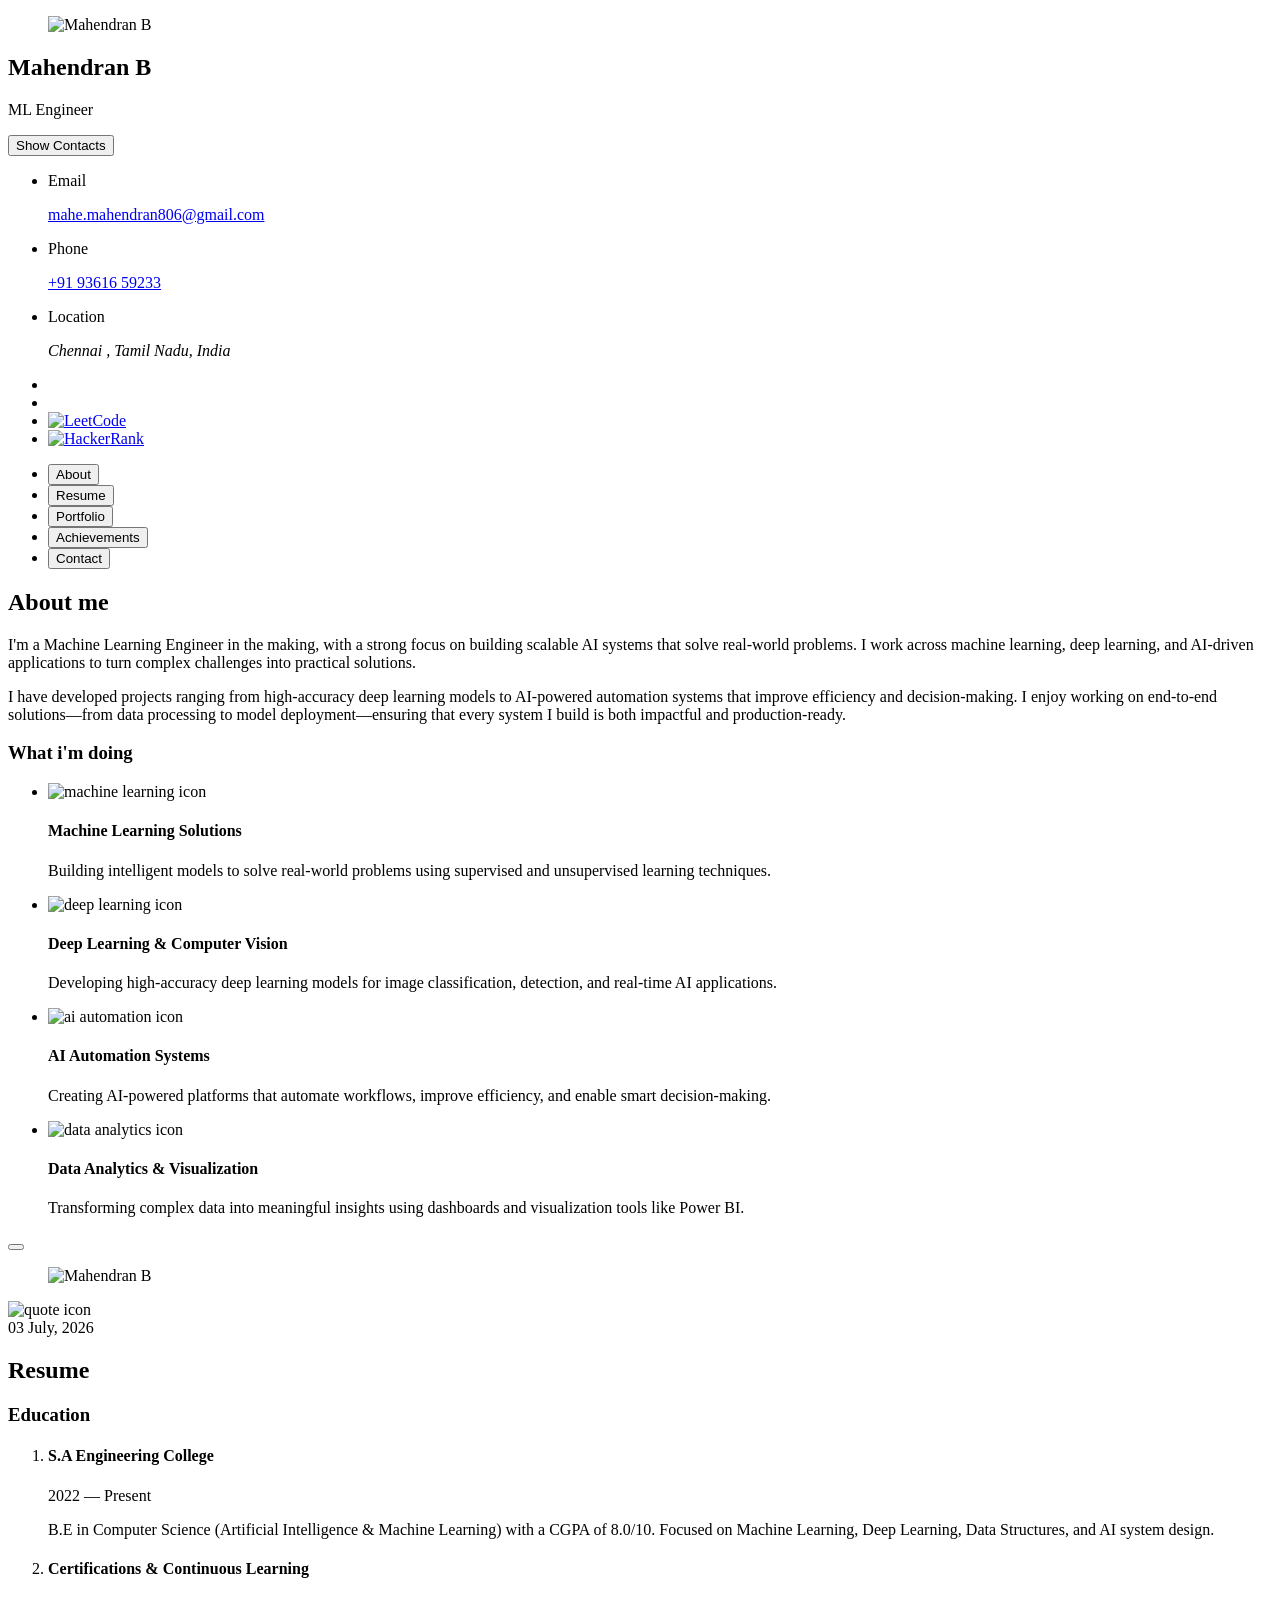
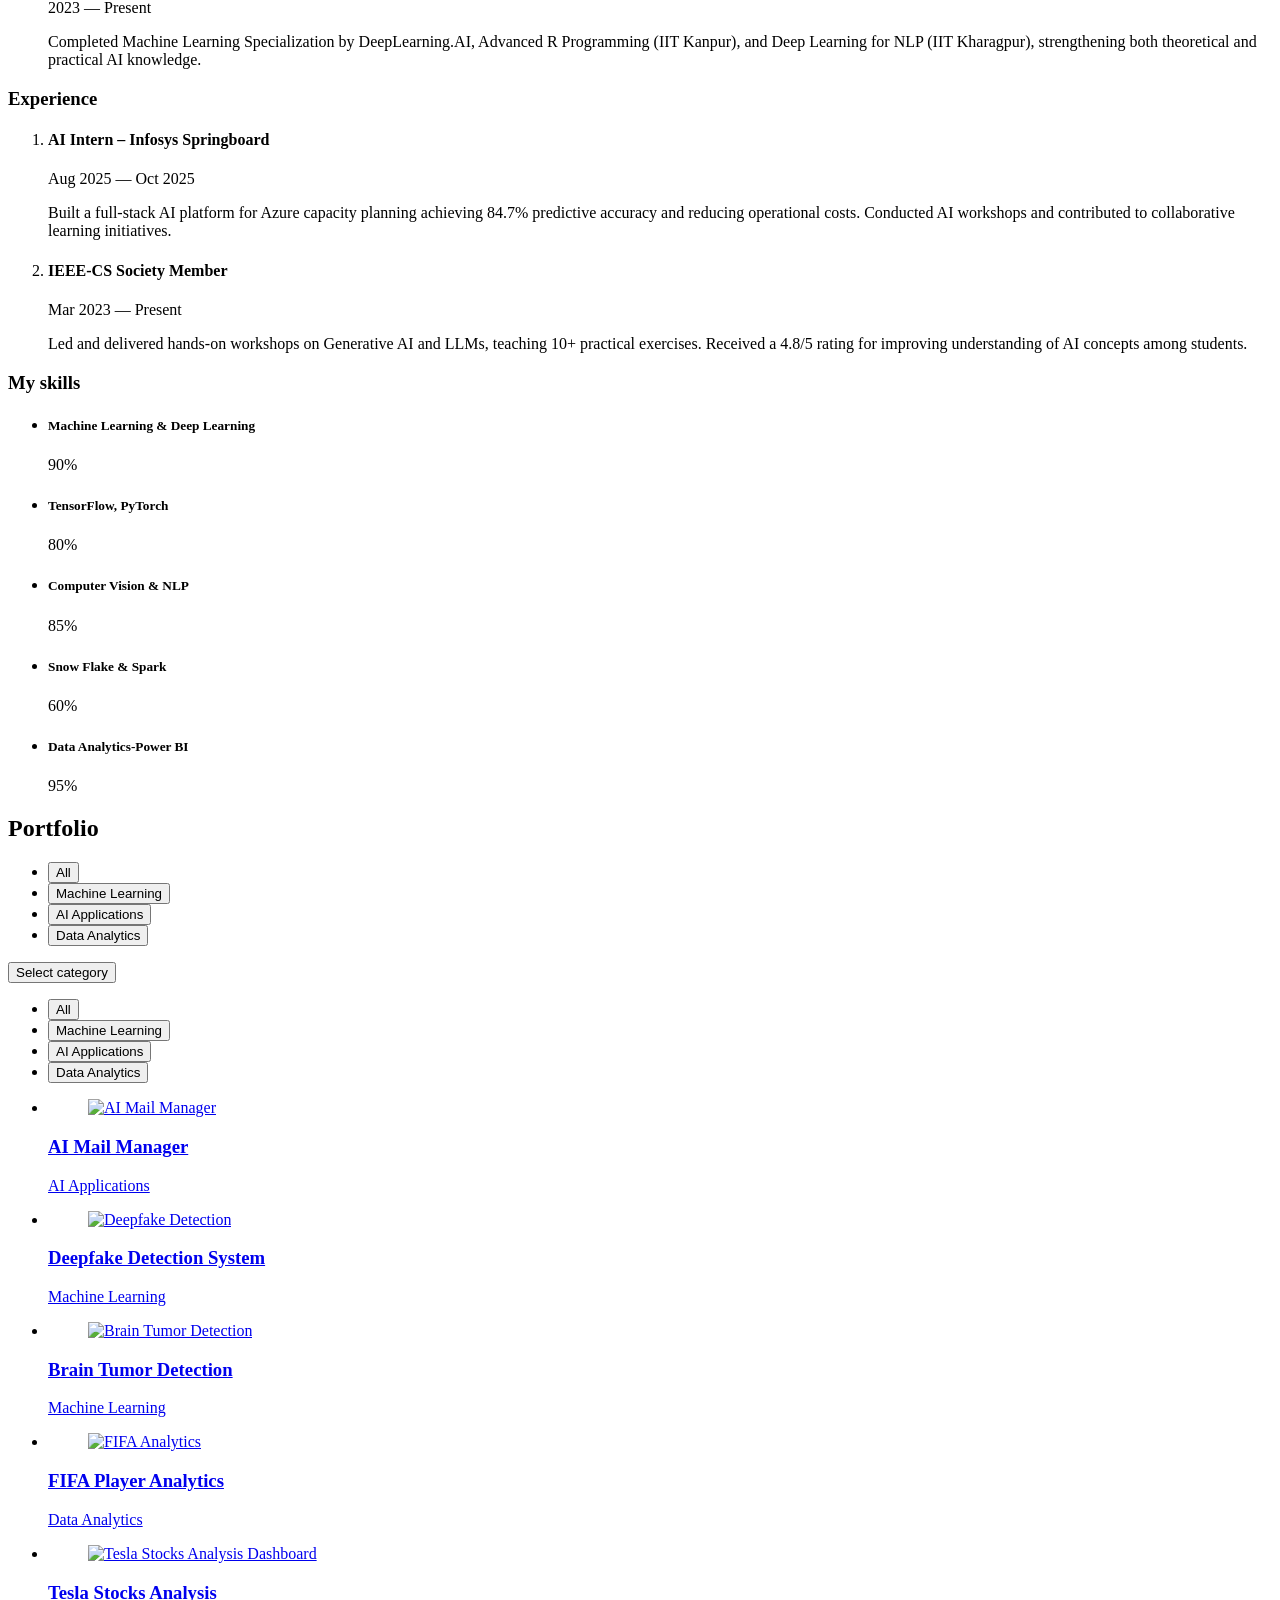
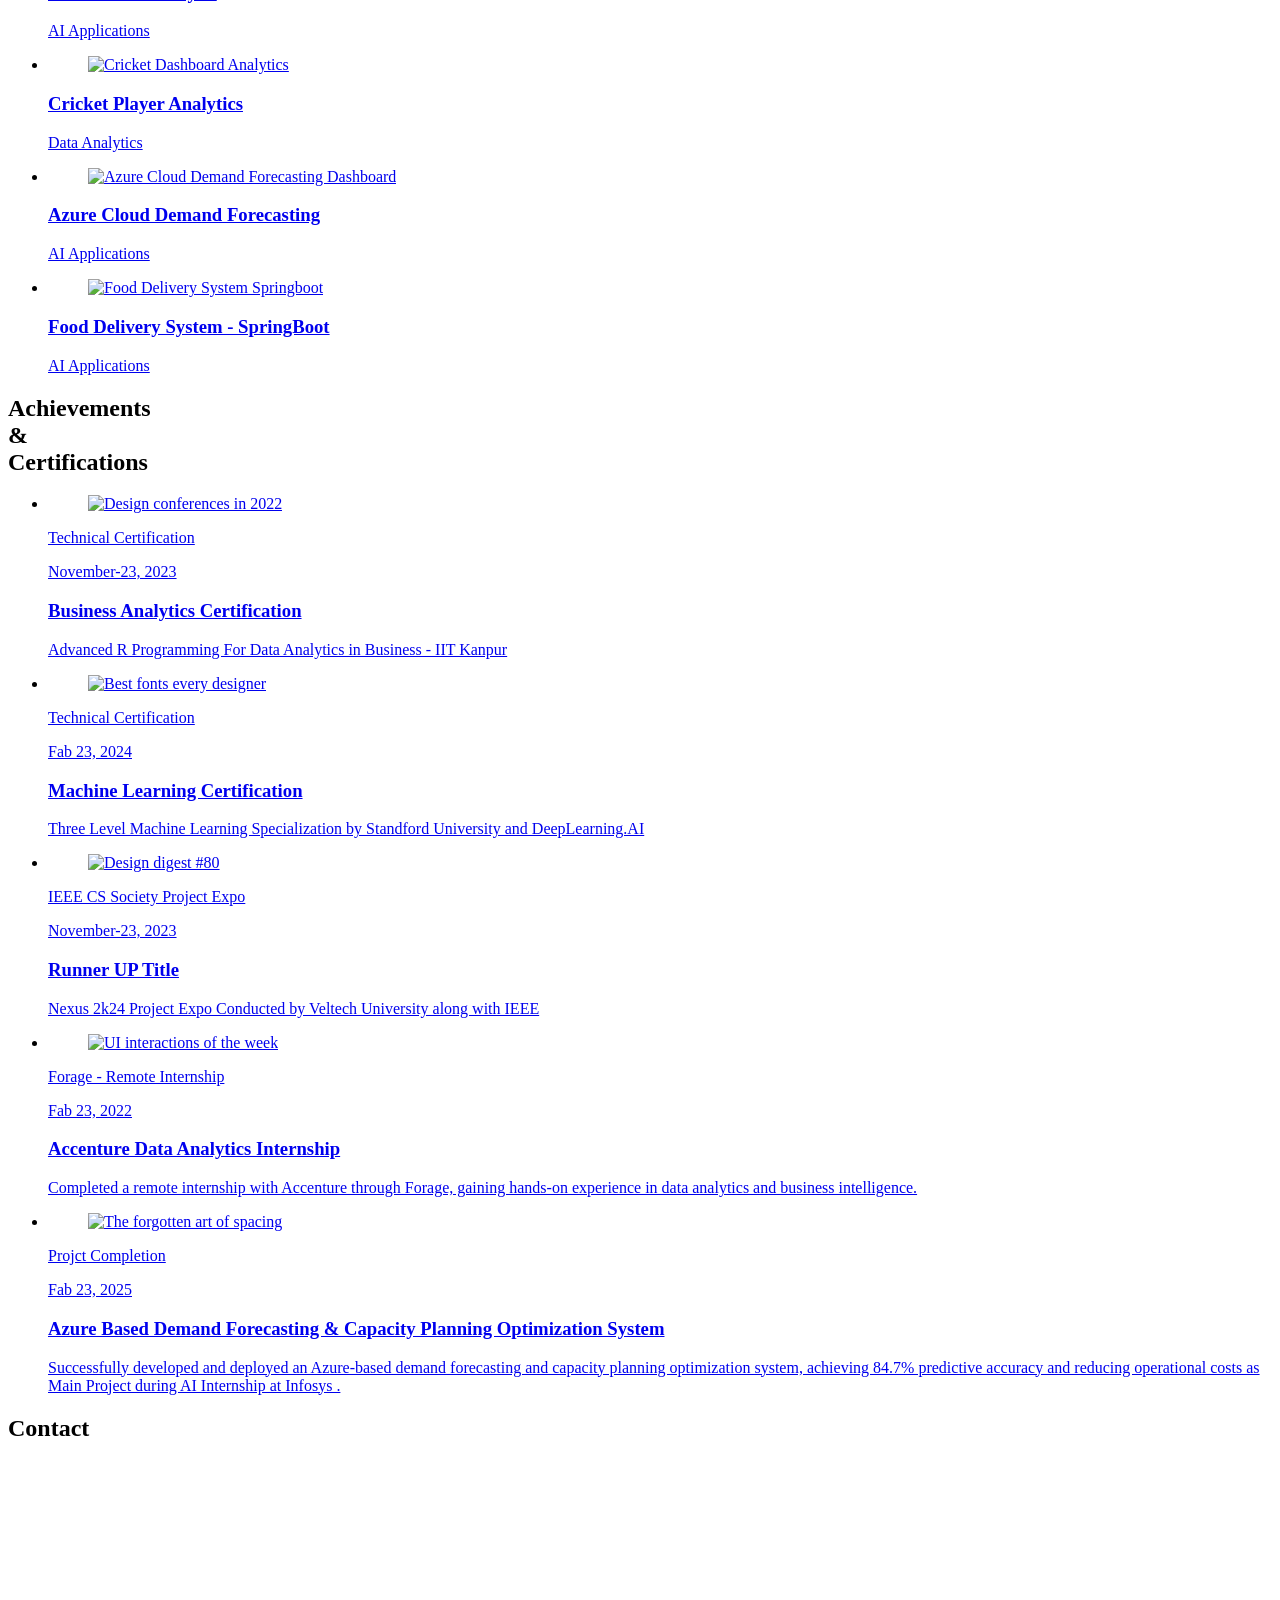
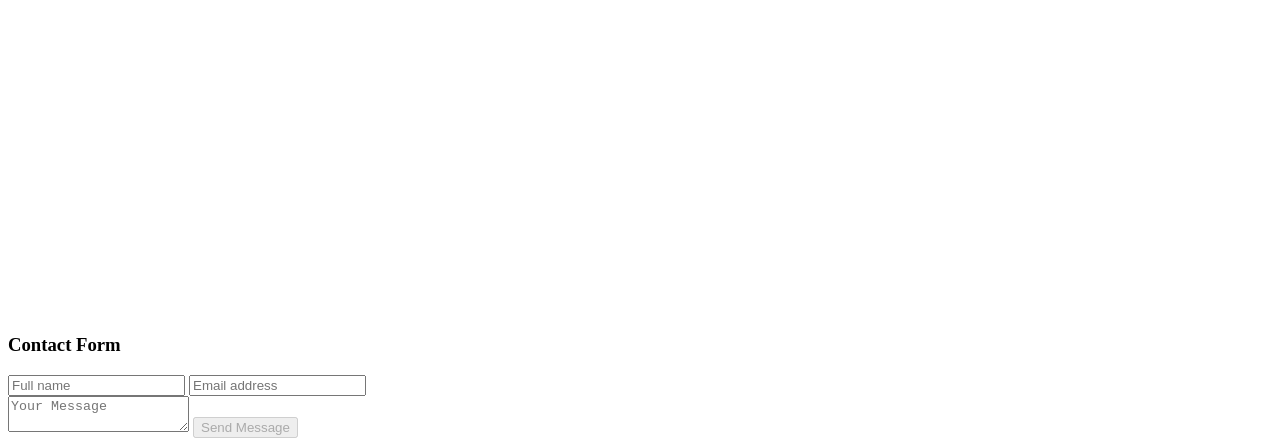
==== index.html @ dd7c3f40 "seo optimized in header tag" ====
<!DOCTYPE html>
<html lang="en">

<head>
  <meta charset="UTF-8">
  <meta http-equiv="X-UA-Compatible" content="IE=edge">
  <meta name="viewport" content="width=device-width, initial-scale=1.0">

  <!-- =============================================
       ✅ PRIMARY SEO META TAGS
  ============================================== -->

  <title>Mahendran Boominathan | ML Engineer | GenAI & Deep Learning Specialist</title>

  <meta name="description" content="Mahendran Boominathan — AI/ML Engineering graduate from S.A Engineering College, Chennai. Specializing in GenAI workflows, LangChain, RAG pipelines, TensorFlow, PyTorch, Azure, and production-grade deep learning systems. Interned at Infosys Springboard & TekWissen.">

  <meta name="keywords" content="Mahendran Boominathan, ML Engineer, Machine Learning Engineer India, GenAI Engineer, Deep Learning, TensorFlow, PyTorch, LangChain, RAG pipelines, HuggingFace, Python developer Chennai, AI Engineer Tamil Nadu, Azure ML, Computer Vision, NLP, Brain Tumor Detection, Deepfake Detection, AI portfolio, S.A Engineering College, Infosys Springboard intern, TekWissen GenAI">

  <meta name="author" content="Mahendran Boominathan">
  <meta name="robots" content="index, follow, max-snippet:-1, max-image-preview:large, max-video-preview:-1">
  <meta name="theme-color" content="#1a1a2e">

  <link rel="canonical" href="https://mahendran-boominathan.vercel.app/">

  <!-- =============================================
       ✅ OPEN GRAPH — Google Preview Cards, LinkedIn, Facebook
  ============================================== -->

  <meta property="og:type" content="website">
  <meta property="og:url" content="https://mahendran-boominathan.vercel.app/">
  <meta property="og:title" content="Mahendran Boominathan | ML Engineer | GenAI & Deep Learning Specialist">
  <meta property="og:description" content="Portfolio of Mahendran Boominathan — building scalable AI systems using GenAI, LangChain, RAG, PyTorch, TensorFlow & Azure. Interned at Infosys Springboard and TekWissen. Open to ML Engineer roles.">
  <meta property="og:image" content="https://mahendran-boominathan.vercel.app/assets/images/my-avatar.png">
  <meta property="og:image:width" content="1200">
  <meta property="og:image:height" content="630">
  <meta property="og:image:alt" content="Mahendran Boominathan - ML Engineer Portfolio">
  <meta property="og:locale" content="en_IN">
  <meta property="og:site_name" content="Mahendran Boominathan Portfolio">

  <!-- =============================================
       ✅ TWITTER CARD — Twitter/X link previews
  ============================================== -->

  <meta name="twitter:card" content="summary_large_image">
  <meta name="twitter:url" content="https://mahendran-boominathan.vercel.app/">
  <meta name="twitter:title" content="Mahendran Boominathan | ML Engineer | GenAI & Deep Learning">
  <meta name="twitter:description" content="AI/ML Engineer from Chennai. GenAI, LangChain, RAG, TensorFlow, PyTorch, Azure. Infosys Springboard & TekWissen intern. View projects & portfolio.">
  <meta name="twitter:image" content="https://mahendran-boominathan.vercel.app/assets/images/my-avatar.png">
  <meta name="twitter:image:alt" content="Mahendran Boominathan - ML Engineer">

  <!-- =============================================
       ✅ JSON-LD STRUCTURED DATA — Google Rich Results
  ============================================== -->

  <script type="application/ld+json">
  {
    "@context": "https://schema.org",
    "@type": "Person",
    "name": "Mahendran Boominathan",
    "url": "https://mahendran-boominathan.vercel.app/",
    "image": "https://mahendran-boominathan.vercel.app/assets/images/my-avatar.png",
    "jobTitle": "ML Engineer",
    "description": "AI/ML Engineering graduate specializing in scalable ML systems, GenAI workflows, RAG pipelines, and production deployments using Python, TensorFlow, PyTorch, LangChain, Azure, Docker, and Kubernetes.",
    "email": "mahe.mahendran806@gmail.com",
    "telephone": "+919361659233",
    "address": {
      "@type": "PostalAddress",
      "addressLocality": "Chennai",
      "addressRegion": "Tamil Nadu",
      "addressCountry": "IN"
    },
    "alumniOf": {
      "@type": "CollegeOrUniversity",
      "name": "S.A Engineering College",
      "address": "Chennai, Tamil Nadu, India"
    },
    "worksFor": {
      "@type": "Organization",
      "name": "TekWissen",
      "jobTitle": "Generative AI Research Intern"
    },
    "knowsAbout": [
      "Machine Learning", "Deep Learning", "Generative AI", "LangChain",
      "RAG Pipelines", "TensorFlow", "PyTorch", "Computer Vision", "NLP",
      "Azure", "Docker", "Kubernetes", "Python", "HuggingFace", "MLflow",
      "Power BI", "Flask", "Streamlit", "ChromaDB", "MongoDB"
    ],
    "hasCredential": [
      {
        "@type": "EducationalOccupationalCredential",
        "name": "Machine Learning Specialization",
        "credentialCategory": "Certificate",
        "recognizedBy": { "@type": "Organization", "name": "DeepLearning.AI / Stanford University" }
      },
      {
        "@type": "EducationalOccupationalCredential",
        "name": "Advanced R Programming for Data Analytics in Business",
        "credentialCategory": "Certificate",
        "recognizedBy": { "@type": "Organization", "name": "IIT Kanpur" }
      },
      {
        "@type": "EducationalOccupationalCredential",
        "name": "Deep Learning for NLP",
        "credentialCategory": "Certificate",
        "recognizedBy": { "@type": "Organization", "name": "IIT Kharagpur" }
      },
      {
        "@type": "EducationalOccupationalCredential",
        "name": "Python Programming",
        "credentialCategory": "Certificate",
        "recognizedBy": { "@type": "Organization", "name": "HackerRank" }
      }
    ],
    "sameAs": [
      "https://www.linkedin.com/in/mahendran-boominathan",
      "https://github.com/mahe115",
      "https://leetcode.com/u/Mahendran_B/",
      "https://www.hackerrank.com/profile/mahendran_27"
    ]
  }
  </script>

  <!-- =============================================
       ✅ FAVICON
  ============================================== -->
  <link rel="shortcut icon" href="./assets/images/logo.ico" type="image/x-icon">

  <!-- =============================================
       ✅ STYLESHEETS & FONTS
  ============================================== -->
  <link rel="stylesheet" href="./assets/css/style.css">
  <link rel="preconnect" href="https://fonts.googleapis.com">
  <link rel="preconnect" href="https://fonts.gstatic.com" crossorigin>
  <link href="https://fonts.googleapis.com/css2?family=Poppins:wght@300;400;500;600&display=swap" rel="stylesheet">

</head>

<body>

  <!--
    - #MAIN
  -->

  <main>

    <!--
      - #SIDEBAR
    -->

    <aside class="sidebar" data-sidebar>

      <div class="sidebar-info">

        <figure class="avatar-box">
          <img src="./assets/images/my-avatar.png" alt="Mahendran B" width="80">
        </figure>

        <div class="info-content">
          <h1 class="name" title="Mahendran Boominathan">Mahendran B</h1>

          <p class="title">ML Engineer</p>
        </div>

        <button class="info_more-btn" data-sidebar-btn>
          <span>Show Contacts</span>

          <ion-icon name="chevron-down"></ion-icon>
        </button>

      </div>

      <div class="sidebar-info_more">

        <div class="separator"></div>

        <ul class="contacts-list">

          <li class="contact-item">

            <div class="icon-box">
              <ion-icon name="mail-outline"></ion-icon>
            </div>

            <div class="contact-info">
              <p class="contact-title">Email</p>

              <a href="mailto:mahe.mahendran806@gmail.com" class="contact-link">mahe.mahendran806@gmail.com</a>
            </div>

          </li>

          <li class="contact-item">

            <div class="icon-box">
              <ion-icon name="phone-portrait-outline"></ion-icon>
            </div>

            <div class="contact-info">
              <p class="contact-title">Phone</p>

              <a href="tel:+919361659233" class="contact-link">+91 93616 59233</a>
            </div>

          </li>

          <!-- <li class="contact-item">

            <div class="icon-box">
              <ion-icon name="calendar-outline"></ion-icon>
            </div>

            <div class="contact-info">
              <p class="contact-title">Birthday</p>

              <time datetime="1982-06-23">June 23, 1982</time>
            </div>

          </li> -->

          <li class="contact-item">

            <div class="icon-box">
              <ion-icon name="location-outline"></ion-icon>
            </div>

            <div class="contact-info">
              <p class="contact-title">Location</p>

              <address>Chennai , Tamil Nadu, India</address>
            </div>

          </li>

        </ul>

        <div class="separator"></div>

        <ul class="social-list">

  <!-- LinkedIn (works fine) -->
  <li class="social-item">
    <a href="https://www.linkedin.com/in/mahendran-boominathan" class="social-link" target="_blank">
      <ion-icon name="logo-linkedin"></ion-icon>
    </a>
  </li>
    <!-- GitHub (works fine) -->
  <li class="social-item">
    <a href="https://github.com/mahe115" class="social-link" target="_blank">
      <ion-icon name="logo-github"></ion-icon>
    </a>
  </li>

  <!-- LeetCode (custom icon) -->
  <li class="social-item">
    <a href="https://leetcode.com/u/Mahendran_B/" class="social-link" target="_blank">
      <img src="./assets/images/leetcode.svg" alt="LeetCode" width="20">
    </a>
  </li>

  <!-- HackerRank (custom icon instead of Instagram) -->
  <li class="social-item">
    <a href="https://www.hackerrank.com/profile/mahendran_27" class="social-link" target="_blank">
      <img src="./assets/images/hackerrank.svg" alt="HackerRank" width="20">
    </a>
  </li>

</ul>

    </aside>





    <!--
      - #main-content
    -->

    <div class="main-content">

      <!--
        - #NAVBAR
      -->

      <nav class="navbar">

        <ul class="navbar-list">

          <li class="navbar-item">
            <button class="navbar-link  active" data-nav-link>About</button>
          </li>

          <li class="navbar-item">
            <button class="navbar-link" data-nav-link>Resume</button>
          </li>

          <li class="navbar-item">
            <button class="navbar-link" data-nav-link>Portfolio</button>
          </li>

          <li class="navbar-item">
            <button class="navbar-link" data-nav-link>Achievements</button>
          </li>

          <li class="navbar-item">
            <button class="navbar-link" data-nav-link>Contact</button>
          </li>

        </ul>

      </nav>





      <!--
        - #ABOUT
      -->

      <article class="about  active" data-page="about">

        <header>
          <h2 class="h2 article-title">About me</h2>
        </header>

        <section class="about-text">
        <p>
        I'm a Machine Learning Engineer in the making, with a strong focus on building scalable AI systems that solve real-world problems.
        I work across machine learning, deep learning, and AI-driven applications to turn complex challenges into practical solutions.
       </p>

       <p>
       I have developed projects ranging from high-accuracy deep learning models to AI-powered automation systems that improve efficiency and decision-making.
       I enjoy working on end-to-end solutions—from data processing to model deployment—ensuring that every system I build is both impactful and production-ready.
       </p>
       </section>


        <!--
          - service
        -->

        <section class="service">

        <h3 class="h3 service-title">What i'm doing</h3>

        <ul class="service-list">

        <li class="service-item">

         <div class="service-icon-box">
         <img src="./assets/images/icon-dev.svg" alt="machine learning icon" width="40">
         </div>

         <div class="service-content-box">
          <h4 class="h4 service-item-title">Machine Learning Solutions</h4>

         <p class="service-item-text">
           Building intelligent models to solve real-world problems using supervised and unsupervised learning techniques.
          </p>
        </div>

    </li>

    <li class="service-item">

      <div class="service-icon-box">
        <img src="./assets/images/icon-app.svg" alt="deep learning icon" width="40">
      </div>

      <div class="service-content-box">
        <h4 class="h4 service-item-title">Deep Learning & Computer Vision</h4>

        <p class="service-item-text">
          Developing high-accuracy deep learning models for image classification, detection, and real-time AI applications.
        </p>
      </div>

    </li>

    <li class="service-item">

      <div class="service-icon-box">
        <img src="./assets/images/icon-design.svg" alt="ai automation icon" width="40">
      </div>

      <div class="service-content-box">
        <h4 class="h4 service-item-title">AI Automation Systems</h4>

        <p class="service-item-text">
          Creating AI-powered platforms that automate workflows, improve efficiency, and enable smart decision-making.
        </p>
      </div>

    </li>

    <li class="service-item">

      <div class="service-icon-box">
        <img src="./assets/images/icon-photo.svg" alt="data analytics icon" width="40">
      </div>

      <div class="service-content-box">
        <h4 class="h4 service-item-title">Data Analytics & Visualization</h4>

        <p class="service-item-text">
          Transforming complex data into meaningful insights using dashboards and visualization tools like Power BI.
        </p>
      </div>

    </li>

  </ul>

 </section>

        <!--
          - testimonials
        -->

        <section class="testimonials">

          
        </section>


        <!--
          - testimonials modal
        -->

        <div class="modal-container" data-modal-container>

          <div class="overlay" data-overlay></div>

          <section class="testimonials-modal">

            <button class="modal-close-btn" data-modal-close-btn>
              <ion-icon name="close-outline"></ion-icon>
            </button>

            <div class="modal-img-wrapper">
              <figure class="modal-avatar-box">
                <img src="./assets/images/avatar-1.png" alt="Mahendran B" width="80" data-modal-img>
              </figure>

              <img src="./assets/images/icon-quote.svg" alt="quote icon">
            </div>

            <div class="modal-content">


              <time datetime="2021-06-14">03 July, 2026</time>

              <div data-modal-text>
                
              </div>

            </div>

          </section>

        </div>


        <!--
          - clients
        -->

        

      </article>

 



      <!--
        - #RESUME
      -->
<article class="resume" data-page="resume">

  <header>
    <h2 class="h2 article-title">Resume</h2>
  </header>

  <!-- EDUCATION -->
  <section class="timeline">

    <div class="title-wrapper">
      <div class="icon-box">
        <ion-icon name="book-outline"></ion-icon>
      </div>

      <h3 class="h3">Education</h3>
    </div>

    <ol class="timeline-list">

      <li class="timeline-item">

        <h4 class="h4 timeline-item-title">S.A Engineering College</h4>

        <span>2022 — Present</span>

        <p class="timeline-text">
          B.E in Computer Science (Artificial Intelligence & Machine Learning) with a CGPA of 8.0/10.
          Focused on Machine Learning, Deep Learning, Data Structures, and AI system design.
        </p>

      </li>

      <li class="timeline-item">

        <h4 class="h4 timeline-item-title">Certifications & Continuous Learning</h4>

        <span>2023 — Present</span>

        <p class="timeline-text">
          Completed Machine Learning Specialization by DeepLearning.AI, Advanced R Programming (IIT Kanpur),
          and Deep Learning for NLP (IIT Kharagpur), strengthening both theoretical and practical AI knowledge.
        </p>

      </li>

    </ol>

  </section>

  <!-- EXPERIENCE -->
  <section class="timeline">

    <div class="title-wrapper">
      <div class="icon-box">
        <ion-icon name="book-outline"></ion-icon>
      </div>

      <h3 class="h3">Experience</h3>
    </div>

    <ol class="timeline-list">

      <li class="timeline-item">

        <h4 class="h4 timeline-item-title">AI Intern – Infosys Springboard</h4>

        <span>Aug 2025 — Oct 2025</span>

        <p class="timeline-text">
          Built a full-stack AI platform for Azure capacity planning achieving 84.7% predictive accuracy and reducing operational costs.
          Conducted AI workshops and contributed to collaborative learning initiatives.
        </p>

      </li>

      <li class="timeline-item">

        <h4 class="h4 timeline-item-title">IEEE-CS Society Member</h4>

        <span>Mar 2023 — Present</span>

        <p class="timeline-text">
          Led and delivered hands-on workshops on Generative AI and LLMs, teaching 10+ practical exercises.
          Received a 4.8/5 rating for improving understanding of AI concepts among students.
        </p>

      </li>

    </ol>

  </section>

  <!-- SKILLS -->
  <section class="skill">

    <h3 class="h3 skills-title">My skills</h3>

    <ul class="skills-list content-card">

      <li class="skills-item">

        <div class="title-wrapper">
          <h5 class="h5">Machine Learning & Deep Learning</h5>
          <data value="90">90%</data>
        </div>

        <div class="skill-progress-bg">
          <div class="skill-progress-fill" style="width: 90%;"></div>
        </div>

      </li>

      <li class="skills-item">

        <div class="title-wrapper">
          <h5 class="h5">TensorFlow, PyTorch</h5>
          <data value="80">80%</data>
        </div>

        <div class="skill-progress-bg">
          <div class="skill-progress-fill" style="width: 80%;"></div>
        </div>

      </li>

      <li class="skills-item">

        <div class="title-wrapper">
          <h5 class="h5">Computer Vision & NLP</h5>
          <data value="85">85%</data>
        </div>

        <div class="skill-progress-bg">
          <div class="skill-progress-fill" style="width: 85%;"></div>
        </div>

      </li>

      <li class="skills-item">

        <div class="title-wrapper">
          <h5 class="h5">Snow Flake & Spark</h5>
          <data value="60">60%</data>
        </div>

        <div class="skill-progress-bg">
          <div class="skill-progress-fill" style="width: 60%;"></div>
        </div>

      </li>

      <li class="skills-item">

        <div class="title-wrapper">
          <h5 class="h5">Data Analytics-Power BI</h5>
          <data value="95">95%</data>
        </div>

        <div class="skill-progress-bg">
          <div class="skill-progress-fill" style="width: 95%;"></div>
        </div>

      </li>

    </ul>

  </section>

</article>





      <!--
        - #PORTFOLIO
      -->

      <article class="portfolio" data-page="portfolio">

  <header>
    <h2 class="h2 article-title">Portfolio</h2>
  </header>

  <section class="projects">

    <ul class="filter-list">

      <li class="filter-item">
        <button class="active" data-filter-btn>All</button>
      </li>

      <li class="filter-item">
        <button data-filter-btn>Machine Learning</button>
      </li>

      <li class="filter-item">
        <button data-filter-btn>AI Applications</button>
      </li>

      <li class="filter-item">
        <button data-filter-btn>Data Analytics</button>
      </li>

    </ul>

    <div class="filter-select-box">

      <button class="filter-select" data-select>

        <div class="select-value" data-selecct-value>Select category</div>

        <div class="select-icon">
          <ion-icon name="chevron-down"></ion-icon>
        </div>

      </button>

      <ul class="select-list">

        <li class="select-item">
          <button data-select-item>All</button>
        </li>

        <li class="select-item">
          <button data-select-item>Machine Learning</button>
        </li>

        <li class="select-item">
          <button data-select-item>AI Applications</button>
        </li>

        <li class="select-item">
          <button data-select-item>Data Analytics</button>
        </li>

      </ul>

    </div>

    <ul class="project-list">

      <!-- AI Mail Manager -->
      <li class="project-item active" data-filter-item data-category="ai applications">
        <a href="https://github.com/mahe115/AI-Mail-Manager">

          <figure class="project-img">
            <div class="project-item-icon-box">
              <ion-icon name="eye-outline"></ion-icon>
            </div>

            <img src="./assets/images/project-1.gif" alt="AI Mail Manager" loading="lazy">
          </figure>

          <h3 class="project-title">AI Mail Manager</h3>

          <p class="project-category">AI Applications</p>

        </a>
      </li>

      <!-- Deepfake Detection -->
      <li class="project-item active" data-filter-item data-category="machine learning">
        <a href="https://github.com/mahe115/Deepfake-image-classification">

          <figure class="project-img">
            <div class="project-item-icon-box">
              <ion-icon name="eye-outline"></ion-icon>
            </div>

            <img src="./assets/images/project-2.png" alt="Deepfake Detection" loading="lazy">
          </figure>

          <h3 class="project-title">Deepfake Detection System</h3>

          <p class="project-category">Machine Learning</p>

        </a>
      </li>

      <!-- Brain Tumor Detection -->
      <li class="project-item active" data-filter-item data-category="machine learning">
        <a href="https://github.com/mahe115/Brain_Tumour_Detection">

          <figure class="project-img">
            <div class="project-item-icon-box">
              <ion-icon name="eye-outline"></ion-icon>
            </div>

            <img src="./assets/images/project-3.gif" alt="Brain Tumor Detection" loading="lazy">
          </figure>

          <h3 class="project-title">Brain Tumor Detection</h3>

          <p class="project-category">Machine Learning</p>

        </a>
      </li>

      <!-- FIFA Analytics -->
      <li class="project-item active" data-filter-item data-category="data analytics">
        <a href="https://app.powerbi.com/view?r=eyJrIjoiMWEzYjY1MzMtODI3YS00MWExLWE3MWQtOGY1YjBkZjI4MTY1IiwidCI6ImI5NDFiMTA2LTE1Y2UtNDQ0MS1hZjIwLTkyODU2M2Y1ZWRkOCJ9">

          <figure class="project-img">
            <div class="project-item-icon-box">
              <ion-icon name="eye-outline"></ion-icon>
            </div>

            <img src="./assets/images/project-4.png" alt="FIFA Analytics" loading="lazy">
          </figure>

          <h3 class="project-title">FIFA Player Analytics</h3>

          <p class="project-category">Data Analytics</p>

        </a>
      </li>

      <!-- Tesla Stocks Analysis -->
      <li class="project-item active" data-filter-item data-category="ai applications">
        <a href="https://github.com/mahe115/Stock-Market-Trend-Analysis">

          <figure class="project-img">
            <div class="project-item-icon-box">
              <ion-icon name="eye-outline"></ion-icon>
            </div>

            <img src="./assets/images/project-5.png" alt="Tesla Stocks Analysis Dashboard" loading="lazy">
          </figure>

          <h3 class="project-title">Tesla Stocks Analysis</h3>

          <p class="project-category">AI Applications</p>

        </a>
      </li>








      <!-- Cricket Dashboard Analytics -->
      <li class="project-item active" data-filter-item data-category="data analytics">
        <a href="https://app.powerbi.com/view?r=eyJrIjoiMWEzYjY1MzMtODI3YS00MWExLWE3MWQtOGY1YjBkZjI4MTY1IiwidCI6ImI5NDFiMTA2LTE1Y2UtNDQ0MS1hZjIwLTkyODU2M2Y1ZWRkOCJ9">

          <figure class="project-img">
            <div class="project-item-icon-box">
              <ion-icon name="eye-outline"></ion-icon>
            </div>

            <img src="./assets/images/project-7.jpg" alt="Cricket Dashboard Analytics" loading="lazy">
          </figure>

          <h3 class="project-title">Cricket Player Analytics</h3>

          <p class="project-category">Data Analytics</p>

        </a>
      </li>

      <!-- Azure Cloud Demand Forecasting -->
      <li class="project-item active" data-filter-item data-category="ai applications">
        <a href="https://github.com/mahe115/Integrated_Forecasting_-Predict_Azure_consumer_demand">

          <figure class="project-img">
            <div class="project-item-icon-box">
              <ion-icon name="eye-outline"></ion-icon>
            </div>

            <img src="./assets/images/project-6.gif" alt="Azure Cloud Demand Forecasting Dashboard" loading="lazy">
          </figure>

          <h3 class="project-title">Azure Cloud Demand Forecasting</h3>

          <p class="project-category">AI Applications</p>

        </a>
      </li>


      
      <!-- Food Delivery System - SpringBoot  -->
      <li class="project-item active" data-filter-item data-category="ai applications">
        <a href="https://github.com/mahe115/Food-Delivery-System-Springboot">

          <figure class="project-img">
            <div class="project-item-icon-box">
              <ion-icon name="eye-outline"></ion-icon>
            </div>

            <img src="./assets/images/project-9.jpg" alt="Food Delivery System Springboot" loading="lazy">
          </figure>

          <h3 class="project-title">Food Delivery System - SpringBoot</h3>

          <p class="project-category">AI Applications</p>

        </a>
      </li>


    </ul>

  </section>

</article>




      <!--
        - #BLOG
      -->

      <article class="blog" data-page="achievements">

        <header>
          <h2 class="h2 article-title"> Achievements<br>&<br> Certifications</h2>
        </header>

        <section class="blog-posts">

          <ul class="blog-posts-list">

            <li class="blog-post-item">
              <a href="#">

                <figure class="blog-banner-box">
                  <img src="./assets/images/Image-1.jpg" alt="Design conferences in 2022" loading="lazy">
                </figure>

                <div class="blog-content">

                  <div class="blog-meta">
                    <p class="blog-category">Technical Certification</p>

                    <span class="dot"></span>

                    <time datetime="2022-02-23">November-23, 2023</time>
                  </div>

                  <h3 class="h3 blog-item-title">Business Analytics Certification</h3>

                  <p class="blog-text">
                    Advanced R Programming For Data Analytics in Business - IIT Kanpur
                  </p>

                </div>

              </a>
            </li>

            <li class="blog-post-item">
              <a href="#">

                <figure class="blog-banner-box">
                  <img src="./assets/images/Image-2.jpeg" alt="Best fonts every designer" loading="lazy">
                </figure>

                <div class="blog-content">

                  <div class="blog-meta">
                    <p class="blog-category">Technical Certification</p>

                    <span class="dot"></span>

                    <time datetime="2022-02-23">Fab 23, 2024</time>
                  </div>

                  <h3 class="h3 blog-item-title">Machine Learning Certification</h3>

                  <p class="blog-text">
                    Three Level Machine Learning Specialization by Standford University and DeepLearning.AI
                  </p>

                </div>

              </a>
            </li>

            <li class="blog-post-item">
              <a href="#">

                <figure class="blog-banner-box">
                  <img src="./assets/images/Image-3.png" alt="Design digest #80" loading="lazy">
                </figure>

                <div class="blog-content">

                  <div class="blog-meta">
                    <p class="blog-category">IEEE CS Society Project Expo</p>

                    <span class="dot"></span>

                    <time datetime="2022-02-23">November-23, 2023</time>
                  </div>

                  <h3 class="h3 blog-item-title">Runner UP Title</h3>

                  <p class="blog-text">
                    Nexus 2k24 Project Expo Conducted by Veltech University along with IEEE
                  </p>

                </div>

              </a>
            </li>

            <li class="blog-post-item">
              <a href="#">

                <figure class="blog-banner-box">
                  <img src="./assets/images/Image-4.png" alt="UI interactions of the week" loading="lazy">
                </figure>

                <div class="blog-content">

                  <div class="blog-meta">
                    <p class="blog-category">Forage - Remote Internship</p>

                    <span class="dot"></span>

                    <time datetime="2022-02-23">Fab 23, 2022</time>
                  </div>

                  <h3 class="h3 blog-item-title">Accenture Data Analytics Internship </h3>

                  <p class="blog-text">
                    Completed a remote internship with Accenture through Forage, gaining hands-on experience in data analytics and business intelligence.
                  </p>

                </div>

              </a>
            </li>

            <li class="blog-post-item">
              <a href="#">

                <figure class="blog-banner-box">
                  <img src="./assets/images/image-5.png" alt="The forgotten art of spacing" loading="lazy">
                </figure>

                <div class="blog-content">

                  <div class="blog-meta">
                    <p class="blog-category">Projct Completion</p>

                    <span class="dot"></span>

                    <time datetime="2022-02-23">Fab 23, 2025</time>
                  </div>

                  <h3 class="h3 blog-item-title">Azure Based Demand Forecasting & Capacity Planning Optimization System</h3>

                  <p class="blog-text">
                    Successfully developed and deployed an Azure-based demand forecasting and capacity planning optimization system, achieving 84.7% predictive accuracy and reducing operational costs as Main Project during AI Internship at Infosys .
                  </p>

                </div>

              </a>
            </li>

           
          </ul>

        </section>

      </article>





      <!--
        - #CONTACT
      -->

      <article class="contact" data-page="contact">

        <header>
          <h2 class="h2 article-title">Contact</h2>
        </header>

        <section class="mapbox" data-mapbox>
          <figure>
            <iframe src="https://www.google.com/maps/embed?pb=!1m18!1m12!1m3!1d237079.25836030618!2d80.05291581483849!3d13.04873400605721!2m3!1f0!2f0!3f0!3m2!1i1024!2i768!4f13.1!3m3!1m2!1s0x3a5265ea4f7d3361%3A0x6e61a70b6863d433!2sChennai%2C%20Tamil%20Nadu!5e0!3m2!1sen!2sin!4v1775389507678!5m2!1sen!2sin" width="600" height="450" style="border:0;" allowfullscreen="" loading="lazy" referrerpolicy="no-referrer-when-downgrade"></iframe>
          </figure>
        </section>

        <section class="contact-form">

          <h3 class="h3 form-title">Contact Form</h3>

          <form action="#" class="form" data-form>

            <div class="input-wrapper">
              <input type="text" name="fullname" class="form-input" placeholder="Full name" required data-form-input>

              <input type="email" name="email" class="form-input" placeholder="Email address" required data-form-input>
            </div>

            <textarea name="message" class="form-input" placeholder="Your Message" required data-form-input></textarea>

            <button class="form-btn" type="submit" disabled data-form-btn>
              <ion-icon name="paper-plane"></ion-icon>
              <span>Send Message</span>
            </button>

          </form>

        </section>

      </article>

    </div>

  </main>






  <!--
    - custom js link
  -->
  <script src="./assets/js/script.js"></script>

  <!--
    - ionicon link
  -->
  <script type="module" src="https://unpkg.com/ionicons@5.5.2/dist/ionicons/ionicons.esm.js"></script>
  <script nomodule src="https://unpkg.com/ionicons@5.5.2/dist/ionicons/ionicons.js"></script>

</body>

</html>
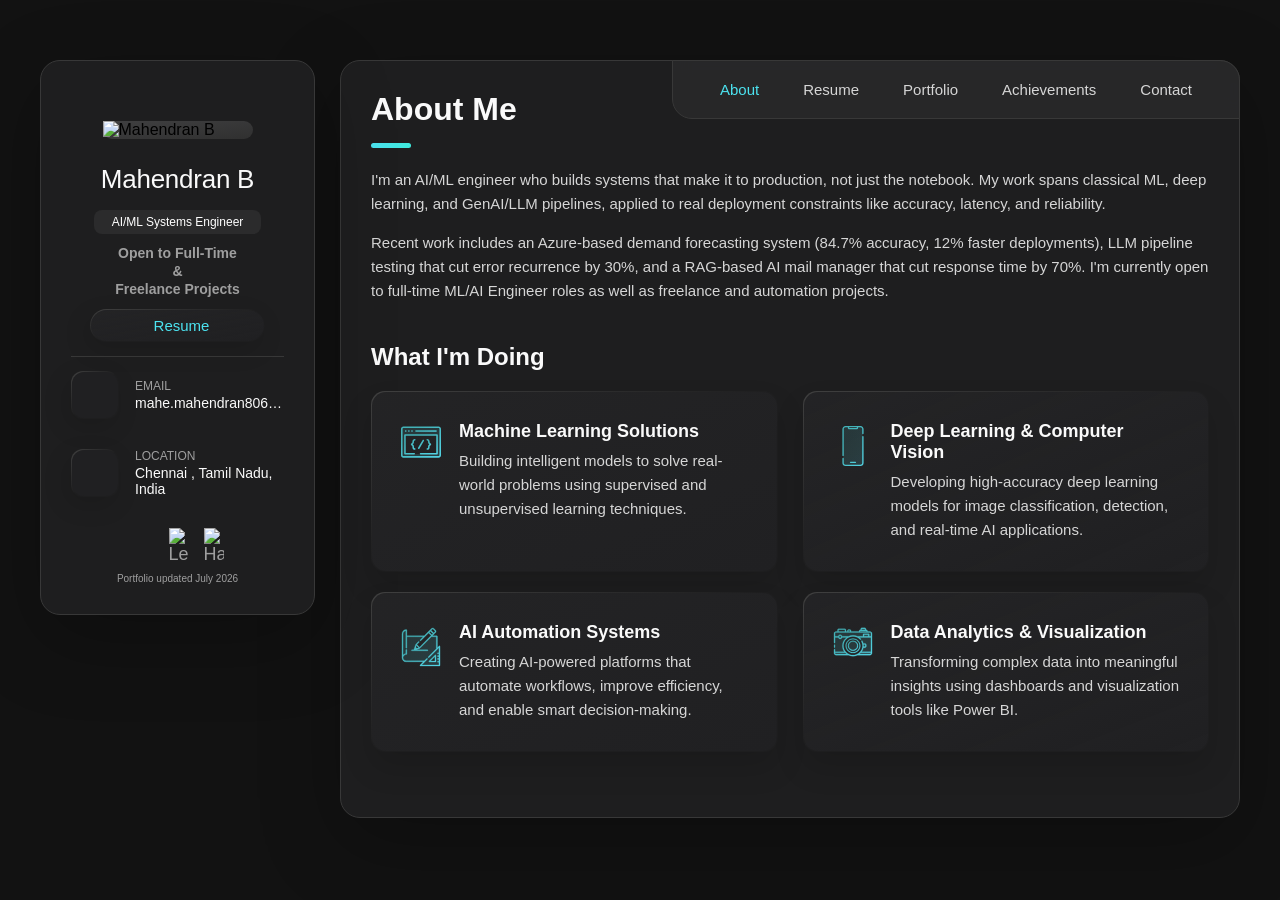
==== commit 0990f6de: "upgraded portfolio webpage" ====
--- a/index.html
+++ b/index.html
@@ -62,7 +62,7 @@
     "jobTitle": "ML Engineer",
     "description": "AI/ML Engineering graduate specializing in scalable ML systems, GenAI workflows, RAG pipelines, and production deployments using Python, TensorFlow, PyTorch, LangChain, Azure, Docker, and Kubernetes.",
     "email": "mahe.mahendran806@gmail.com",
-    "telephone": "+919361659233",
+    
     "address": {
       "@type": "PostalAddress",
       "addressLocality": "Chennai",
@@ -158,7 +158,16 @@
         <div class="info-content">
           <h1 class="name" title="Mahendran Boominathan">Mahendran B</h1>
 
-          <p class="title">ML Engineer</p>
+          <p class="title">AI/ML Systems Engineer</p>
+
+         <p class="availability">Open to Full-Time<br>
+                  <span class="availability-and">&</span>
+                   Freelance Projects</p>
+
+          <a href="./assets/Mahendran_Boominathan_Resume.pdf" download class="resume-btn">
+            <ion-icon name="download-outline"></ion-icon>
+            <span>Resume</span>
+          </a>
         </div>
 
         <button class="info_more-btn" data-sidebar-btn>
@@ -189,33 +198,9 @@
 
           </li>
 
-          <li class="contact-item">
-
-            <div class="icon-box">
-              <ion-icon name="phone-portrait-outline"></ion-icon>
-            </div>
-
-            <div class="contact-info">
-              <p class="contact-title">Phone</p>
-
-              <a href="tel:+919361659233" class="contact-link">+91 93616 59233</a>
-            </div>
-
-          </li>
-
-          <!-- <li class="contact-item">
-
-            <div class="icon-box">
-              <ion-icon name="calendar-outline"></ion-icon>
-            </div>
-
-            <div class="contact-info">
-              <p class="contact-title">Birthday</p>
-
-              <time datetime="1982-06-23">June 23, 1982</time>
-            </div>
-
-          </li> -->
+        
+
+         
 
           <li class="contact-item">
 
@@ -266,6 +251,8 @@
 
 </ul>
 
+    <p class="updated-note">Portfolio updated July 2026</p>
+
     </aside>
 
 
@@ -326,13 +313,11 @@
 
         <section class="about-text">
         <p>
-        I'm a Machine Learning Engineer in the making, with a strong focus on building scalable AI systems that solve real-world problems.
-        I work across machine learning, deep learning, and AI-driven applications to turn complex challenges into practical solutions.
+        I'm an AI/ML engineer who builds systems that make it to production, not just the notebook. My work spans classical ML, deep learning, and GenAI/LLM pipelines, applied to real deployment constraints like accuracy, latency, and reliability.
        </p>
 
        <p>
-       I have developed projects ranging from high-accuracy deep learning models to AI-powered automation systems that improve efficiency and decision-making.
-       I enjoy working on end-to-end solutions—from data processing to model deployment—ensuring that every system I build is both impactful and production-ready.
+       Recent work includes an Azure-based demand forecasting system (84.7% accuracy, 12% faster deployments), LLM pipeline testing that cut error recurrence by 30%, and a RAG-based AI mail manager that cut response time by 70%. I'm currently open to full-time ML/AI Engineer roles as well as freelance and automation projects.
        </p>
        </section>
 
@@ -484,7 +469,8 @@
     <h2 class="h2 article-title">Resume</h2>
   </header>
 
-  <!-- EDUCATION -->
+  
+  <!-- EXPERIENCE -->
   <section class="timeline">
 
     <div class="title-wrapper">
@@ -492,6 +478,48 @@
         <ion-icon name="book-outline"></ion-icon>
       </div>
 
+      <h3 class="h3">Experience</h3>
+    </div>
+
+    <ol class="timeline-list">
+
+      <li class="timeline-item">
+
+        <h4 class="h4 timeline-item-title">AI Intern – Infosys Springboard</h4>
+
+        <span>Aug 2025 — Oct 2025</span>
+
+        <p class="timeline-text">
+          Built a full-stack AI platform for Azure capacity planning achieving 84.7% predictive accuracy and reducing operational costs.
+          Conducted AI workshops and contributed to collaborative learning initiatives.
+        </p>
+
+      </li>
+
+      <li class="timeline-item">
+
+        <h4 class="h4 timeline-item-title">Generative AI Research Intern – TekWissen</h4>
+
+        <span>Dec 2025 — May 2025</span>
+
+        <p class="timeline-text">
+          Building and evaluating GenAI/LLM workflows, improving output consistency by 15%. Ran functional and regression testing on LLM systems, resolving 15+ critical bugs and cutting error recurrence by 30% in later releases.
+        </p>
+
+      </li>
+
+
+    </ol>
+
+  </section>
+<!-- EDUCATION -->
+  <section class="timeline">
+
+    <div class="title-wrapper">
+      <div class="icon-box">
+        <ion-icon name="book-outline"></ion-icon>
+      </div>
+
       <h3 class="h3">Education</h3>
     </div>
 
@@ -527,48 +555,6 @@
 
   </section>
 
-  <!-- EXPERIENCE -->
-  <section class="timeline">
-
-    <div class="title-wrapper">
-      <div class="icon-box">
-        <ion-icon name="book-outline"></ion-icon>
-      </div>
-
-      <h3 class="h3">Experience</h3>
-    </div>
-
-    <ol class="timeline-list">
-
-      <li class="timeline-item">
-
-        <h4 class="h4 timeline-item-title">AI Intern – Infosys Springboard</h4>
-
-        <span>Aug 2025 — Oct 2025</span>
-
-        <p class="timeline-text">
-          Built a full-stack AI platform for Azure capacity planning achieving 84.7% predictive accuracy and reducing operational costs.
-          Conducted AI workshops and contributed to collaborative learning initiatives.
-        </p>
-
-      </li>
-
-      <li class="timeline-item">
-
-        <h4 class="h4 timeline-item-title">IEEE-CS Society Member</h4>
-
-        <span>Mar 2023 — Present</span>
-
-        <p class="timeline-text">
-          Led and delivered hands-on workshops on Generative AI and LLMs, teaching 10+ practical exercises.
-          Received a 4.8/5 rating for improving understanding of AI concepts among students.
-        </p>
-
-      </li>
-
-    </ol>
-
-  </section>
 
   <!-- SKILLS -->
   <section class="skill">
@@ -619,12 +605,12 @@
       <li class="skills-item">
 
         <div class="title-wrapper">
-          <h5 class="h5">Snow Flake & Spark</h5>
-          <data value="60">60%</data>
+          <h5 class="h5">GenAI, LangChain & RAG</h5>
+          <data value="85">85%</data>
         </div>
 
         <div class="skill-progress-bg">
-          <div class="skill-progress-fill" style="width: 60%;"></div>
+          <div class="skill-progress-fill" style="width: 85%;"></div>
         </div>
 
       </li>
@@ -642,6 +628,19 @@
 
       </li>
 
+      <li class="skills-item">
+
+        <div class="title-wrapper">
+          <h5 class="h5">Cloud & MLOps (Azure, Docker, K8s)</h5>
+          <data value="80">80%</data>
+        </div>
+
+        <div class="skill-progress-bg">
+          <div class="skill-progress-fill" style="width: 80%;"></div>
+        </div>
+
+      </li>
+
     </ul>
 
   </section>
@@ -736,6 +735,8 @@
 
           <p class="project-category">AI Applications</p>
 
+          <p class="project-result">RAG-based email assistant for 1,000+ monthly emails — cut response time by 70%.</p>
+
         </a>
       </li>
 
@@ -774,6 +775,8 @@
 
           <p class="project-category">Machine Learning</p>
 
+          <p class="project-result">CNN trained on 44,000 MRI scans — 91% accuracy across four tumor types.</p>
+
         </a>
       </li>
 
@@ -856,6 +859,8 @@
           <h3 class="project-title">Azure Cloud Demand Forecasting</h3>
 
           <p class="project-category">AI Applications</p>
+
+          <p class="project-result">ARIMA/LightGBM/LSTM pipeline, 80–90% accuracy — 20–30% faster resource decisions.</p>
 
         </a>
       </li>
@@ -909,7 +914,7 @@
               <a href="#">
 
                 <figure class="blog-banner-box">
-                  <img src="./assets/images/Image-1.jpg" alt="Design conferences in 2022" loading="lazy">
+                  <img src="./assets/images/Image-1.jpg" alt="IIT Kanpur Advanced R Programming certification" loading="lazy">
                 </figure>
 
                 <div class="blog-content">
@@ -919,7 +924,7 @@
 
                     <span class="dot"></span>
 
-                    <time datetime="2022-02-23">November-23, 2023</time>
+                    <time datetime="2023-11-23">November 23, 2023</time>
                   </div>
 
                   <h3 class="h3 blog-item-title">Business Analytics Certification</h3>
@@ -937,7 +942,7 @@
               <a href="#">
 
                 <figure class="blog-banner-box">
-                  <img src="./assets/images/Image-2.jpeg" alt="Best fonts every designer" loading="lazy">
+                  <img src="./assets/images/Image-2.jpeg" alt="Machine Learning Specialization certification" loading="lazy">
                 </figure>
 
                 <div class="blog-content">
@@ -947,13 +952,13 @@
 
                     <span class="dot"></span>
 
-                    <time datetime="2022-02-23">Fab 23, 2024</time>
+                    <time datetime="2024-02-23">February 23, 2024</time>
                   </div>
 
                   <h3 class="h3 blog-item-title">Machine Learning Certification</h3>
 
                   <p class="blog-text">
-                    Three Level Machine Learning Specialization by Standford University and DeepLearning.AI
+                    Machine Learning Specialization by Stanford University and DeepLearning.AI (Andrew Ng)
                   </p>
 
                 </div>
@@ -965,7 +970,7 @@
               <a href="#">
 
                 <figure class="blog-banner-box">
-                  <img src="./assets/images/Image-3.png" alt="Design digest #80" loading="lazy">
+                  <img src="./assets/images/Image-3.png" alt="Nexus 2024 IEEE hackathon runner-up award" loading="lazy">
                 </figure>
 
                 <div class="blog-content">
@@ -975,7 +980,7 @@
 
                     <span class="dot"></span>
 
-                    <time datetime="2022-02-23">November-23, 2023</time>
+                    <time datetime="2024-11-23">November 23, 2024</time>
                   </div>
 
                   <h3 class="h3 blog-item-title">Runner UP Title</h3>
@@ -993,7 +998,7 @@
               <a href="#">
 
                 <figure class="blog-banner-box">
-                  <img src="./assets/images/Image-4.png" alt="UI interactions of the week" loading="lazy">
+                  <img src="./assets/images/Image-4.png" alt="Accenture Forage data analytics internship completion" loading="lazy">
                 </figure>
 
                 <div class="blog-content">
@@ -1003,7 +1008,7 @@
 
                     <span class="dot"></span>
 
-                    <time datetime="2022-02-23">Fab 23, 2022</time>
+                    <time datetime="2022-02-23">February 23, 2022</time>
                   </div>
 
                   <h3 class="h3 blog-item-title">Accenture Data Analytics Internship </h3>
@@ -1021,17 +1026,17 @@
               <a href="#">
 
                 <figure class="blog-banner-box">
-                  <img src="./assets/images/image-5.png" alt="The forgotten art of spacing" loading="lazy">
+                  <img src="./assets/images/image-5.png" alt="Azure demand forecasting project completion" loading="lazy">
                 </figure>
 
                 <div class="blog-content">
 
                   <div class="blog-meta">
-                    <p class="blog-category">Projct Completion</p>
+                    <p class="blog-category">Project Completion</p>
 
                     <span class="dot"></span>
 
-                    <time datetime="2022-02-23">Fab 23, 2025</time>
+                    <time datetime="2025-02-23">February 23, 2025</time>
                   </div>
 
                   <h3 class="h3 blog-item-title">Azure Based Demand Forecasting & Capacity Planning Optimization System</h3>
@@ -1076,6 +1081,8 @@
 
           <h3 class="h3 form-title">Contact Form</h3>
 
+          <p class="form-note">Usually responds within 24 hours.</p>
+
           <form action="#" class="form" data-form>
 
             <div class="input-wrapper">
@@ -1119,4 +1126,4 @@
 
 </body>
 
-</html>
+</html>
--- a/assets/css/style.css
+++ b/assets/css/style.css
@@ -0,0 +1,1969 @@
+/*-----------------------------------*\
+  #style.css
+\*-----------------------------------*/
+
+
+/**
+ * copyright 2022 @codewithsadee
+ */
+
+
+
+
+
+/*-----------------------------------*\
+  #CUSTOM PROPERTY
+\*-----------------------------------*/
+
+:root {
+
+  /**
+   * colors
+   */
+
+  /* gradient */
+
+  --bg-gradient-onyx: linear-gradient(
+    to bottom right, 
+    hsl(240, 1%, 25%) 3%, 
+    hsl(0, 0%, 19%) 97%
+  );
+  --bg-gradient-jet: linear-gradient(
+    to bottom right, 
+    hsla(240, 1%, 18%, 0.251) 0%, 
+    hsla(240, 2%, 11%, 0) 100%
+  ), hsl(240, 2%, 13%);
+  --bg-gradient-yellow-1: linear-gradient(
+    to bottom right, 
+    hsl(185, 85%, 62%) 0%, 
+    hsla(175, 80%, 58%, 0) 50%
+  );
+  --bg-gradient-yellow-2: linear-gradient(
+    135deg, 
+    hsla(185, 85%, 62%, 0.251) 0%, 
+    hsla(175, 80%, 58%, 0) 59.86%
+  ), hsl(240, 2%, 13%);
+  --border-gradient-onyx: linear-gradient(
+    to bottom right, 
+    hsl(0, 0%, 25%) 0%, 
+    hsla(0, 0%, 25%, 0) 50%
+  );
+  --text-gradient-yellow: linear-gradient(
+    to right, 
+    hsl(185, 85%, 62%), 
+    hsl(175, 80%, 58%)
+  );
+
+  /* solid */
+
+  --jet: hsl(0, 0%, 22%);
+  --onyx: hsl(240, 1%, 17%);
+  --eerie-black-1: hsl(240, 2%, 13%);
+  --eerie-black-2: hsl(240, 2%, 12%);
+  --smoky-black: hsl(0, 0%, 7%);
+  --white-1: hsl(0, 0%, 100%);
+  --white-2: hsl(0, 0%, 98%);
+  --orange-yellow-crayola: hsl(185, 85%, 62%);
+  --vegas-gold: hsl(185, 45%, 48%);
+  --light-gray: hsl(0, 0%, 84%);
+  --light-gray-70: hsla(0, 0%, 84%, 0.7);
+  --bittersweet-shimmer: hsl(0, 43%, 51%);
+
+  /**
+   * typography
+   */
+
+  /* font-family */
+  --ff-poppins: 'Poppins', sans-serif;
+
+  /* font-size */
+  --fs-1: 24px;
+  --fs-2: 18px;
+  --fs-3: 17px;
+  --fs-4: 16px;
+  --fs-5: 15px;
+  --fs-6: 14px;
+  --fs-7: 13px;
+  --fs-8: 11px;
+
+  /* font-weight */
+  --fw-300: 300;
+  --fw-400: 400;
+  --fw-500: 500;
+  --fw-600: 600;
+
+  /**
+   * shadow
+   */
+  
+  --shadow-1: -4px 8px 24px hsla(0, 0%, 0%, 0.25);
+  --shadow-2: 0 16px 30px hsla(0, 0%, 0%, 0.25);
+  --shadow-3: 0 16px 40px hsla(0, 0%, 0%, 0.25);
+  --shadow-4: 0 25px 50px hsla(0, 0%, 0%, 0.15);
+  --shadow-5: 0 24px 80px hsla(0, 0%, 0%, 0.25);
+
+  /**
+   * transition
+   */
+
+  --transition-1: 0.25s ease;
+  --transition-2: 0.5s ease-in-out;
+
+}
+
+
+
+
+
+/*-----------------------------------*\
+  #RESET
+\*-----------------------------------*/
+
+*, *::before, *::after {
+  margin: 0;
+  padding: 0;
+  box-sizing: border-box;
+}
+
+a { text-decoration: none; }
+
+li { list-style: none; }
+
+img, ion-icon, a, button, time, span { display: block; }
+
+button {
+  font: inherit;
+  background: none;
+  border: none;
+  text-align: left;
+  cursor: pointer;
+}
+
+input, textarea {
+  display: block;
+  width: 100%;
+  background: none;
+  font: inherit;
+}
+
+::selection {
+  background: var(--orange-yellow-crayola);
+  color: var(--smoky-black);
+}
+
+:focus { outline-color: var(--orange-yellow-crayola); }
+
+html { font-family: var(--ff-poppins); }
+
+body { background: var(--smoky-black); }
+
+
+
+
+
+/*-----------------------------------*\
+  #REUSED STYLE
+\*-----------------------------------*/
+
+.sidebar,
+article {
+  background: var(--eerie-black-2);
+  border: 1px solid var(--jet);
+  border-radius: 20px;
+  padding: 15px;
+  box-shadow: var(--shadow-1);
+  z-index: 1;
+}
+
+.separator {
+  width: 100%;
+  height: 1px;
+  background: var(--jet);
+  margin: 16px 0;
+}
+
+.icon-box {
+  position: relative;
+  background: var(--border-gradient-onyx);
+  width: 30px;
+  height: 30px;
+  border-radius: 8px;
+  display: flex;
+  justify-content: center;
+  align-items: center;
+  font-size: 16px;
+  color: var(--orange-yellow-crayola);
+  box-shadow: var(--shadow-1);
+  z-index: 1;
+}
+
+.icon-box::before {
+  content: "";
+  position: absolute;
+  inset: 1px;
+  background: var(--eerie-black-1);
+  border-radius: inherit;
+  z-index: -1;
+}
+
+.icon-box ion-icon { --ionicon-stroke-width: 35px; }
+
+article { display: none; }
+
+article.active {
+  display: block;
+  animation: fade 0.5s ease backwards;
+}
+
+@keyframes fade {
+  0% { opacity: 0; }
+  100% { opacity: 1; }
+}
+
+.h2,
+.h3,
+.h4,
+.h5 {
+  color: var(--white-2);
+  text-transform: capitalize;
+}
+
+.h2 { font-size: var(--fs-1); }
+
+.h3 { font-size: var(--fs-2); }
+
+.h4 { font-size: var(--fs-4); }
+
+.h5 {
+  font-size: var(--fs-7);
+  font-weight: var(--fw-500);
+}
+
+.article-title {
+  position: relative;
+  padding-bottom: 7px;
+}
+
+.article-title::after {
+  content: "";
+  position: absolute;
+  bottom: 0;
+  left: 0;
+  width: 30px;
+  height: 3px;
+  background: var(--text-gradient-yellow);
+  border-radius: 3px;
+}
+
+.has-scrollbar::-webkit-scrollbar {
+  width: 5px; /* for vertical scrollbar */
+  height: 5px; /* for horizontal scrollbar */
+}
+
+.has-scrollbar::-webkit-scrollbar-track {
+  background: var(--onyx);
+  border-radius: 5px;
+}
+
+.has-scrollbar::-webkit-scrollbar-thumb {
+  background: var(--orange-yellow-crayola);
+  border-radius: 5px;
+}
+
+.has-scrollbar::-webkit-scrollbar-button { width: 20px; }
+
+.content-card {
+  position: relative;
+  background: var(--border-gradient-onyx);
+  padding: 15px;
+  padding-top: 45px;
+  border-radius: 14px;
+  box-shadow: var(--shadow-2);
+  cursor: pointer;
+  z-index: 1;
+}
+
+.content-card::before {
+  content: "";
+  position: absolute;
+  inset: 1px;
+  background: var(--bg-gradient-jet);
+  border-radius: inherit;
+  z-index: -1;
+}
+
+
+
+
+
+/*-----------------------------------*\
+  #MAIN
+\*-----------------------------------*/
+
+main {
+  margin: 15px 12px;
+  margin-bottom: 75px;
+  min-width: 259px;
+}
+
+
+
+
+
+/*-----------------------------------*\
+  #SIDEBAR
+\*-----------------------------------*/
+
+.sidebar {
+  margin-bottom: 15px;
+  max-height: 190px;
+  overflow: hidden;
+  transition: var(--transition-2);
+}
+
+.sidebar.active { max-height: 480px; }
+
+.sidebar-info {
+  position: relative;
+  display: flex;
+  justify-content: flex-start;
+  align-items: center;
+  gap: 15px;
+}
+
+.avatar-box {
+  background: var(--bg-gradient-onyx);
+  border-radius: 20px;
+}
+
+.info-content .name {
+  color: var(--white-2);
+  font-size: var(--fs-3);
+  font-weight: var(--fw-500);
+  letter-spacing: -0.25px;
+  margin-bottom: 10px;
+}
+
+.info-content .title {
+  color: var(--white-1);
+  background: var(--onyx);
+  font-size: var(--fs-8);
+  font-weight: var(--fw-300);
+  width: max-content;
+  padding: 3px 12px;
+  border-radius: 8px;
+}
+
+.info-content .availability {
+  color: var(--light-gray-70);
+  font-size: 14px;
+  font-weight: var(--fw-600);
+  line-height: 1.3;
+  margin-top: 10px;
+  margin-bottom: 10px;
+  text-align: center
+}
+
+.availability-and {
+  display: block;
+  text-align: center;
+}
+
+.resume-btn {
+  position: relative;
+  display: flex;
+  align-items: center;
+  gap: 8px;
+  width: max-content;
+  margin-inline: auto;
+  background: var(--border-gradient-onyx);   /* creates the visible outer ring/border */
+  color: var(--orange-yellow-crayola);
+  font-size: 15px;
+  font-weight: var(--fw-500);
+  padding: 8px 56px;
+  border-radius: 22px;
+  box-shadow: var(--shadow-1);
+  z-index: 1;
+  transition: var(--transition-1);
+}
+
+.resume-btn::before {
+  content: "";
+  position: absolute;
+  inset: 1px;                                /* leaves a 1px border ring visible */
+  background: var(--bg-gradient-jet);         /* dark inner fill — default state */
+  border-radius: inherit;
+  z-index: -1;
+  transition: var(--transition-1);
+}
+
+.resume-btn:hover::before {
+  background: var(--bg-gradient-yellow-2);    /* low-opacity yellow tint on hover, not solid */
+}
+
+.resume-btn ion-icon {
+  font-size: 17px;
+  --ionicon-stroke-width: 40px;
+}
+
+.updated-note {
+  color: var(--light-gray-70);
+  font-size: 10px;
+  text-align: center;
+  margin-top: 4px;
+}
+
+.info_more-btn {
+  position: absolute;
+  top: -15px;
+  right: -15px;
+  border-radius: 0 15px;
+  font-size: 13px;
+  color: var(--orange-yellow-crayola);
+  background: var(--border-gradient-onyx);
+  padding: 10px;
+  box-shadow: var(--shadow-2);
+  transition: var(--transition-1);
+  z-index: 1;
+}
+
+.info_more-btn::before {
+  content: "";
+  position: absolute;
+  inset: 1px;
+  border-radius: inherit;
+  background: var(--bg-gradient-jet);
+  transition: var(--transition-1);
+  z-index: -1;
+}
+
+.info_more-btn:hover,
+.info_more-btn:focus { background: var(--bg-gradient-yellow-1); }
+
+.info_more-btn:hover::before,
+.info_more-btn:focus::before { background: var(--bg-gradient-yellow-2); }
+
+.info_more-btn span { display: none; }
+
+.sidebar-info_more {
+  opacity: 0;
+  visibility: hidden;
+  transition: var(--transition-2);
+}
+
+.sidebar.active .sidebar-info_more {
+  opacity: 1;
+  visibility: visible;
+}
+
+.contacts-list {
+  display: grid;
+  grid-template-columns: 1fr;
+  gap: 16px;
+}
+
+.contact-item {
+  min-width: 100%;
+  display: flex;
+  align-items: center;
+  gap: 16px;
+}
+
+.contact-info {
+  max-width: calc(100% - 46px);
+  width: calc(100% - 46px);
+}
+
+.contact-title {
+  color: var(--light-gray-70);
+  font-size: var(--fs-8);
+  text-transform: uppercase;
+  margin-bottom: 2px;
+}
+
+.contact-info :is(.contact-link, time, address) {
+  color: var(--white-2);
+  font-size: var(--fs-7);
+}
+
+.contact-info address { font-style: normal; }
+
+.social-list {
+  display: flex;
+  justify-content: flex-start;
+  align-items: center;
+  gap: 15px;
+  padding-bottom: 4px;
+  padding-left: 7px;
+}
+
+.social-item .social-link {
+  color: var(--light-gray-70);
+  font-size: 18px;
+}
+
+
+.social-item .social-link:hover { color: var(--light-gray); }
+
+
+
+
+
+/*-----------------------------------*\
+  #NAVBAR
+\*-----------------------------------*/
+
+.navbar {
+  position: fixed;
+  bottom: 0;
+  left: 0;
+  width: 100%;
+  background: hsla(240, 1%, 17%, 0.75);
+  backdrop-filter: blur(10px);
+  border: 1px solid var(--jet);
+  border-radius: 12px 12px 0 0;
+  box-shadow: var(--shadow-2);
+  z-index: 5;
+}
+
+.navbar-list {
+  display: flex;
+  flex-wrap: wrap;
+  justify-content: center;
+  align-items: center;
+  padding: 0 10px;
+}
+
+.navbar-link {
+  color: var(--light-gray);
+  font-size: var(--fs-8);
+  padding: 20px 7px;
+  transition: color var(--transition-1);
+}
+
+.navbar-link:hover,
+.navbar-link:focus { color: var(--light-gray-70); }
+
+.navbar-link.active { color: var(--orange-yellow-crayola); }
+
+
+
+
+
+/*-----------------------------------*\
+  #ABOUT
+\*-----------------------------------*/
+
+.about .article-title { margin-bottom: 15px; }
+
+.about-text {
+  color: var(--light-gray);
+  font-size: var(--fs-6);
+  font-weight: var(--fw-300);
+  line-height: 1.6;
+}
+
+.about-text p { margin-bottom: 15px; }
+
+
+
+/**
+ * #service 
+ */
+
+.service { margin-bottom: 35px; }
+
+.service-title { margin-bottom: 20px; }
+
+.service-list {
+  display: grid;
+  grid-template-columns: 1fr;
+  gap: 20px;
+}
+
+.service-item {
+  position: relative;
+  background: var(--border-gradient-onyx);
+  padding: 20px;
+  border-radius: 14px;
+  box-shadow: var(--shadow-2);
+  z-index: 1;
+}
+
+.service-item::before {
+  content: "";
+  position: absolute;
+  inset: 1px;
+  background: var(--bg-gradient-jet);
+  border-radius: inherit;
+  z-index: -1;
+}
+
+.service-icon-box { margin-bottom: 10px; }
+
+.service-icon-box img { margin: auto; }
+
+.service-content-box { text-align: center; }
+
+.service-item-title { margin-bottom: 7px; }
+
+.service-item-text {
+  color: var(--light-gray);
+  font-size: var(--fs-6);
+  font-weight: var(--fw-3);
+  line-height: 1.6;
+}
+
+
+/**
+ * #testimonials 
+ */
+
+.testimonials { margin-bottom: 30px; }
+
+.testimonials-title { margin-bottom: 20px; }
+
+.testimonials-list {
+  display: flex;
+  justify-content: flex-start;
+  align-items: flex-start;
+  gap: 15px;
+  margin: 0 -15px;
+  padding: 25px 15px;
+  padding-bottom: 35px;
+  overflow-x: auto;
+  scroll-behavior: smooth;
+  overscroll-behavior-inline: contain;
+  scroll-snap-type: inline mandatory;
+}
+
+.testimonials-item {
+  min-width: 100%;
+  scroll-snap-align: center;
+}
+
+.testimonials-avatar-box {
+  position: absolute;
+  top: 0;
+  left: 0;
+  transform: translate(15px, -25px);
+  background: var(--bg-gradient-onyx);
+  border-radius: 14px;
+  box-shadow: var(--shadow-1);
+}
+
+.testimonials-item-title { margin-bottom: 7px; }
+
+.testimonials-text {
+  color: var(--light-gray);
+  font-size: var(--fs-6);
+  font-weight: var(--fw-300);
+  line-height: 1.6;
+  display: -webkit-box;
+  line-clamp: 4;
+  -webkit-line-clamp: 4;
+  -webkit-box-orient: vertical;
+  overflow: hidden;
+}
+
+
+/**
+ * #testimonials-modal
+ */
+
+.modal-container {
+  position: fixed;
+  top: 0;
+  left: 0;
+  width: 100%;
+  height: 100%;
+  display: flex;
+  justify-content: center;
+  align-items: center;
+  overflow-y: auto;
+  overscroll-behavior: contain;
+  z-index: 20;
+  pointer-events: none;
+  visibility: hidden;
+}
+
+.modal-container::-webkit-scrollbar { display: none; }
+
+.modal-container.active {
+  pointer-events: all;
+  visibility: visible;
+}
+
+.overlay {
+  position: fixed;
+  top: 0;
+  left: 0;
+  width: 100%;
+  height: 100vh;
+  background: hsl(0, 0%, 5%);
+  opacity: 0;
+  visibility: hidden;
+  pointer-events: none;
+  z-index: 1;
+  transition: var(--transition-1);
+}
+
+.overlay.active {
+  opacity: 0.8;
+  visibility: visible;
+  pointer-events: all;
+}
+
+.testimonials-modal {
+  background: var(--eerie-black-2);
+  position: relative;
+  padding: 15px;
+  margin: 15px 12px;
+  border: 1px solid var(--jet);
+  border-radius: 14px;
+  box-shadow: var(--shadow-5);
+  transform: scale(1.2);
+  opacity: 0;
+  transition: var(--transition-1);
+  z-index: 2;
+}
+
+.modal-container.active .testimonials-modal {
+  transform: scale(1);
+  opacity: 1;
+}
+
+.modal-close-btn {
+  position: absolute;
+  top: 15px;
+  right: 15px;
+  background: var(--onyx);
+  border-radius: 8px;
+  width: 32px;
+  height: 32px;
+  display: flex;
+  justify-content: center;
+  align-items: center;
+  color: var(--white-2);
+  font-size: 18px;
+  opacity: 0.7;
+}
+
+.modal-close-btn:hover,
+.modal-close-btn:focus { opacity: 1; }
+
+.modal-close-btn ion-icon { --ionicon-stroke-width: 50px; }
+
+.modal-avatar-box {
+  background: var(--bg-gradient-onyx);
+  width: max-content;
+  border-radius: 14px;
+  margin-bottom: 15px;
+  box-shadow: var(--shadow-2);
+}
+
+.modal-img-wrapper > img { display: none; }
+
+.modal-title { margin-bottom: 4px; }
+
+.modal-content time {
+  font-size: var(--fs-6);
+  color: var(--light-gray-70);
+  font-weight: var(--fw-300);
+  margin-bottom: 10px;
+}
+
+.modal-content p {
+  color: var(--light-gray);
+  font-size: var(--fs-6);
+  font-weight: var(--fw-300);
+  line-height: 1.6;
+}
+
+
+/**
+ * #clients 
+ */
+
+.clients { margin-bottom: 15px; }
+
+.clients-list {
+  display: flex;
+  justify-content: flex-start;
+  align-items: flex-start;
+  gap: 15px;
+  margin: 0 -15px;
+  padding: 25px;
+  padding-bottom: 25px;
+  overflow-x: auto;
+  scroll-behavior: smooth;
+  overscroll-behavior-inline: contain;
+  scroll-snap-type: inline mandatory;
+  scroll-padding-inline: 25px;
+}
+
+.clients-item {
+  min-width: 50%;
+  scroll-snap-align: start;
+}
+
+.clients-item img {
+  width: 100%;
+  filter: grayscale(1);
+  transition: var(--transition-1);
+}
+
+.clients-item img:hover { filter: grayscale(0); }
+
+
+
+
+
+/*-----------------------------------*\
+  #RESUME
+\*-----------------------------------*/
+
+.article-title { margin-bottom: 30px; }
+
+
+/**
+ * education and experience 
+ */
+
+.timeline { margin-bottom: 30px; }
+
+.timeline .title-wrapper {
+  display: flex;
+  align-items: center;
+  gap: 15px;
+  margin-bottom: 25px;
+}
+
+.timeline-list {
+  font-size: var(--fs-6);
+  margin-left: 45px;
+}
+
+.timeline-item { position: relative; }
+
+.timeline-item:not(:last-child) { margin-bottom: 20px; }
+
+.timeline-item-title {
+  font-size: var(--fs-6);
+  line-height: 1.3;
+  margin-bottom: 7px;
+}
+
+.timeline-list span {
+  color: var(--vegas-gold);
+  font-weight: var(--fw-400);
+  line-height: 1.6;
+}
+
+.timeline-item:not(:last-child)::before {
+  content: "";
+  position: absolute;
+  top: -25px;
+  left: -30px;
+  width: 1px;
+  height: calc(100% + 50px);
+  background: var(--jet);
+}
+
+.timeline-item::after {
+  content: "";
+  position: absolute;
+  top: 5px;
+  left: -33px;
+  height: 6px;
+  width: 6px;
+  background: var(--text-gradient-yellow);
+  border-radius: 50%;
+  box-shadow: 0 0 0 4px var(--jet);
+}
+
+.timeline-text {
+  color: var(--light-gray);
+  font-weight: var(--fw-300);
+  line-height: 1.6;
+}
+
+
+/**
+ * skills 
+ */
+
+.skills-title { margin-bottom: 20px; }
+
+.skills-list { padding: 20px; }
+
+
+.skills-item:not(:last-child) { margin-bottom: 15px; }
+
+.skill .title-wrapper {
+  display: flex;
+  align-items: center;
+  gap: 5px;
+  margin-bottom: 8px;
+}
+
+.skill .title-wrapper data {
+  color: var(--light-gray);
+  font-size: var(--fs-7);
+  font-weight: var(--fw-300);
+}
+
+.skill-progress-bg {
+  background: var(--jet);
+  width: 100%;
+  height: 8px;
+  border-radius: 10px;
+}
+
+.skill-progress-fill {
+  background: var(--text-gradient-yellow);
+  height: 100%;
+  border-radius: inherit;
+}
+
+
+
+
+
+/*-----------------------------------*\
+  #PORTFOLIO
+\*-----------------------------------*/
+
+.filter-list { display: none; }
+
+.filter-select-box {
+  position: relative;
+  margin-bottom: 25px;
+}
+
+.filter-select {
+  background: var(--eerie-black-2);
+  color: var(--light-gray);
+  display: flex;
+  justify-content: space-between;
+  align-items: center;
+  width: 100%;
+  padding: 12px 16px;
+  border: 1px solid var(--jet);
+  border-radius: 14px;
+  font-size: var(--fs-6);
+  font-weight: var(--fw-300);
+}
+
+.filter-select.active .select-icon { transform: rotate(0.5turn); }
+
+.select-list {
+  background: var(--eerie-black-2);
+  position: absolute;
+  top: calc(100% + 6px);
+  width: 100%;
+  padding: 6px;
+  border: 1px solid var(--jet);
+  border-radius: 14px;
+  z-index: 2;
+  opacity: 0;
+  visibility: hidden;
+  pointer-events: none;
+  transition: 0.15s ease-in-out;
+}
+
+.filter-select.active + .select-list {
+  opacity: 1;
+  visibility: visible;
+  pointer-events: all;
+}
+
+.select-item button {
+  background: var(--eerie-black-2);
+  color: var(--light-gray);
+  font-size: var(--fs-6);
+  font-weight: var(--fw-300);
+  text-transform: capitalize;
+  width: 100%;
+  padding: 8px 10px;
+  border-radius: 8px;
+}
+
+.select-item button:hover { --eerie-black-2: hsl(240, 2%, 20%); }
+
+.project-list {
+  display: grid;
+  grid-template-columns: 1fr;
+  gap: 30px;
+  margin-bottom: 10px;
+}
+
+.project-item { display: none; }
+
+.project-item.active {
+  display: block;
+  animation: scaleUp 0.25s ease forwards;
+}
+
+@keyframes scaleUp {
+  0% { transform: scale(0.5); }
+  100% { transform: scale(1); }
+}
+
+.project-item > a { width: 100%; }
+
+.project-img {
+  position: relative;
+  width: 100%;
+  height: 200px;
+  border-radius: 16px;
+  overflow: hidden;
+  margin-bottom: 15px;
+}
+
+.project-img::before {
+  content: "";
+  position: absolute;
+  top: 0;
+  left: 0;
+  width: 100%;
+  height: 100%;
+  background: transparent;
+  z-index: 1;
+  transition: var(--transition-1);
+}
+
+.project-item > a:hover .project-img::before { background: hsla(0, 0%, 0%, 0.5); }
+
+.project-item-icon-box {
+  --scale: 0.8;
+
+  background: var(--jet);
+  color: var(--orange-yellow-crayola);
+  position: absolute;
+  top: 50%;
+  left: 50%;
+  transform: translate(-50%, -50%) scale(var(--scale));
+  font-size: 20px;
+  padding: 18px;
+  border-radius: 12px;
+  opacity: 0;
+  z-index: 1;
+  transition: var(--transition-1);
+}
+
+.project-item > a:hover .project-item-icon-box {
+  --scale: 1;
+  opacity: 1;
+}
+
+.project-item-icon-box ion-icon { --ionicon-stroke-width: 50px; }
+
+.project-img img {
+  width: 100%;
+  height: 100%;
+  object-fit: cover;
+  transition: var(--transition-1);
+}
+
+.project-item > a:hover img { transform: scale(1.1); }
+
+.project-title,
+.project-category { margin-left: 10px; }
+
+.project-title {
+  color: var(--white-2);
+  font-size: var(--fs-5);
+  font-weight: var(--fw-400);
+  text-transform: capitalize;
+  line-height: 1.3;
+}
+
+.project-category {
+  color: var(--light-gray-70);
+  font-size: var(--fs-6);
+  font-weight: var(--fw-300);
+}
+
+.project-result {
+  color: var(--light-gray);
+  font-size: 12px;
+  font-weight: var(--fw-300);
+  line-height: 1.5;
+  margin-left: 10px;
+  margin-top: 6px;
+}
+
+
+
+
+
+/*-----------------------------------*\
+  #BLOG
+\*-----------------------------------*/
+
+.blog-posts { margin-bottom: 10px; }
+
+.blog-posts-list {
+  display: grid;
+  grid-template-columns: 1fr;
+  gap: 20px;
+}
+
+.blog-post-item > a {
+  position: relative;
+  background: var(--border-gradient-onyx);
+  height: 100%;
+  box-shadow: var(--shadow-4);
+  border-radius: 16px;
+  z-index: 1;
+}
+
+.blog-post-item > a::before {
+  content: "";
+  position: absolute;
+  inset: 1px;
+  border-radius: inherit;
+  background: var(--eerie-black-1);
+  z-index: -1;
+}
+
+.blog-banner-box {
+  width: 100%;
+  height: 200px;
+  border-radius: 12px;
+  overflow: hidden;
+}
+
+.blog-banner-box img {
+  width: 100%;
+  height: 100%;
+  object-fit: cover;
+  transition: var(--transition-1);
+}
+
+.blog-post-item > a:hover .blog-banner-box img { transform: scale(1.1); }
+
+.blog-content { padding: 15px; }
+
+.blog-meta {
+  display: flex;
+  justify-content: flex-start;
+  align-items: center;
+  gap: 7px;
+  margin-bottom: 10px;
+}
+
+.blog-meta :is(.blog-category, time) {
+  color: var(--light-gray-70);
+  font-size: var(--fs-6);
+  font-weight: var(--fw-300);
+}
+
+.blog-meta .dot {
+  background: var(--light-gray-70);
+  width: 4px;
+  height: 4px;
+  border-radius: 4px;
+}
+
+.blog-item-title {
+  margin-bottom: 10px;
+  line-height: 1.3;
+  transition: var(--transition-1);
+}
+
+.blog-post-item > a:hover .blog-item-title { color: var(--orange-yellow-crayola); }
+
+.blog-text {
+  color: var(--light-gray);
+  font-size: var(--fs-6);
+  font-weight: var(--fw-300);
+  line-height: 1.6;
+}
+
+
+
+
+
+/*-----------------------------------*\
+  #CONTACT
+\*-----------------------------------*/
+
+.mapbox {
+  position: relative;
+  height: 250px;
+  width: 100%;
+  border-radius: 16px;
+  margin-bottom: 30px;
+  border: 1px solid var(--jet);
+  overflow: hidden;
+}
+
+.mapbox figure { height: 100%; }
+
+.mapbox iframe {
+  width: 100%;
+  height: 100%;
+  border: none;
+  filter: grayscale(1) invert(1);
+}
+
+.contact-form { margin-bottom: 10px; }
+
+.form-title { margin-bottom: 8px; }
+
+.form-note {
+  color: var(--light-gray-70);
+  font-size: 12px;
+  font-weight: var(--fw-300);
+  margin-bottom: 20px;
+}
+
+.input-wrapper {
+  display: grid;
+  grid-template-columns: 1fr;
+  gap: 25px;
+  margin-bottom: 25px;
+}
+
+.form-input {
+  color: var(--white-2);
+  font-size: var(--fs-6);
+  font-weight: var(--fw-400);
+  padding: 13px 20px;
+  border: 1px solid var(--jet);
+  border-radius: 14px;
+  outline: none;
+}
+
+.form-input::placeholder { font-weight: var(--fw-500); }
+
+.form-input:focus { border-color: var(--orange-yellow-crayola); }
+
+textarea.form-input {
+  min-height: 100px;
+  height: 120px;
+  max-height: 200px;
+  resize: vertical;
+  margin-bottom: 25px;
+}
+
+textarea.form-input::-webkit-resizer { display: none; }
+
+.form-input:focus:invalid { border-color: var(--bittersweet-shimmer); }
+
+.form-btn {
+  position: relative;
+  width: 100%;
+  background: var(--border-gradient-onyx);
+  color: var(--orange-yellow-crayola);
+  display: flex;
+  justify-content: center;
+  align-items: center;
+  gap: 10px;
+  padding: 13px 20px;
+  border-radius: 14px;
+  font-size: var(--fs-6);
+  text-transform: capitalize;
+  box-shadow: var(--shadow-3);
+  z-index: 1;
+  transition: var(--transition-1);
+}
+
+.form-btn::before {
+  content: "";
+  position: absolute;
+  inset: 1px;
+  background: var(--bg-gradient-jet);
+  border-radius: inherit;
+  z-index: -1;
+  transition: var(--transition-1);
+}
+
+.form-btn ion-icon { font-size: 16px; }
+
+.form-btn:hover { background: var(--bg-gradient-yellow-1); }
+
+.form-btn:hover::before { background: var(--bg-gradient-yellow-2); }
+
+.form-btn:disabled {
+  opacity: 0.7;
+  cursor: not-allowed;
+}
+
+.form-btn:disabled:hover { background: var(--border-gradient-onyx); }
+
+.form-btn:disabled:hover::before { background: var(--bg-gradient-jet); }
+
+
+
+
+
+/*-----------------------------------*\
+  #RESPONSIVE
+\*-----------------------------------*/
+
+/**
+ * responsive larger than 450px screen
+ */
+
+@media (min-width: 450px) {
+
+  /**
+   * client
+   */
+
+  .clients-item { min-width: calc(33.33% - 10px); }
+
+
+
+  /**
+   * #PORTFOLIO, BLOG 
+   */
+
+  .project-img,
+  .blog-banner-box { height: auto; }
+
+}
+
+
+
+
+
+/**
+ * responsive larger than 580px screen
+ */
+
+@media (min-width: 580px) {
+
+  /**
+   * CUSTOM PROPERTY
+   */
+
+  :root {
+
+    /**
+     * typography
+     */
+
+    --fs-1: 32px;
+    --fs-2: 24px;
+    --fs-3: 26px;
+    --fs-4: 18px;
+    --fs-6: 15px;
+    --fs-7: 15px;
+    --fs-8: 12px;
+
+  }
+
+
+
+  /**
+   * #REUSED STYLE
+   */
+
+  .sidebar, article {
+    width: 520px;
+    margin-inline: auto;
+    padding: 30px;
+  }
+
+  .article-title {
+    font-weight: var(--fw-600);
+    padding-bottom: 15px;
+  }
+
+  .article-title::after {
+    width: 40px;
+    height: 5px;
+  }
+
+  .icon-box {
+    width: 48px;
+    height: 48px;
+    border-radius: 12px;
+    font-size: 18px;
+  }
+
+
+
+  /**
+   * #MAIN
+   */
+
+  main {
+    margin-top: 60px;
+    margin-bottom: 100px;
+  }
+
+
+
+  /**
+   * #SIDEBAR
+   */
+
+  .sidebar {
+    max-height: 180px;
+    margin-bottom: 30px;
+  }
+
+  .sidebar.active { max-height: 584px; }
+
+  .sidebar-info { gap: 25px; }
+
+  .avatar-box { border-radius: 30px; }
+
+  .avatar-box img { width: 120px; }
+
+  .info-content .name { margin-bottom: 15px; }
+
+  .info-content .title { padding: 5px 18px; }
+
+  .info_more-btn {
+    top: -30px;
+    right: -30px;
+    padding: 10px 15px;
+  }
+
+  .info_more-btn span {
+    display: block;
+    font-size: var(--fs-8);
+  }
+
+  .info_more-btn ion-icon { display: none; }
+
+  .separator { margin: 14px 0; }
+
+  .contacts-list { gap: 12px; }
+
+  .contact-info {
+    max-width: calc(100% - 64px);
+    width: calc(100% - 64px);
+  }
+
+
+
+  /**
+   * #NAVBAR
+   */
+
+  .navbar { border-radius: 20px 20px 0 0; }
+
+  .navbar-list { gap: 20px; }
+
+  .navbar-link { --fs-8: 14px; }
+
+
+
+  /**
+   * #ABOUT
+   */
+
+  .about .article-title { margin-bottom: 20px; }
+
+  .about-text { margin-bottom: 40px; }
+
+  /* service */
+
+  .service-item {
+    display: flex;
+    justify-content: flex-start;
+    align-items: flex-start;
+    gap: 18px;
+    padding: 30px;
+  }
+
+  .service-icon-box {
+    margin-bottom: 0;
+    margin-top: 5px;
+  }
+
+  .service-content-box { text-align: left; }
+
+  /* testimonials */
+
+  .testimonials-title { margin-bottom: 25px; }
+
+  .testimonials-list {
+    gap: 30px;
+    margin: 0 -30px;
+    padding: 30px;
+    padding-bottom: 35px;
+  }
+
+  .content-card {
+    padding: 30px;
+    padding-top: 25px;
+  }
+
+  .testimonials-avatar-box {
+    transform: translate(30px, -30px);
+    border-radius: 20px;
+  }
+
+  .testimonials-avatar-box img { width: 80px; }
+
+  .testimonials-item-title {
+    margin-bottom: 10px;
+    margin-left: 95px;
+  }
+
+  .testimonials-text {
+    line-clamp: 2;
+    -webkit-line-clamp: 2;
+  }
+
+  /* testimonials modal */
+
+  .modal-container { padding: 20px; }
+
+  .testimonials-modal {
+    display: flex;
+    justify-content: flex-start;
+    align-items: stretch;
+    gap: 25px;
+    padding: 30px;
+    border-radius: 20px;
+  }
+
+  .modal-img-wrapper {
+    display: flex;
+    flex-direction: column;
+    align-items: center;
+  }
+
+  .modal-avatar-box {
+    border-radius: 18px;
+    margin-bottom: 0;
+  }
+
+  .modal-avatar-box img { width: 65px; }
+
+  .modal-img-wrapper > img {
+    display: block;
+    flex-grow: 1;
+    width: 35px;
+  }
+
+  /* clients */
+
+  .clients-list {
+    gap: 50px;
+    margin: 0 -30px;
+    padding: 45px;
+    scroll-padding-inline: 45px;
+  }
+
+  .clients-item { min-width: calc(33.33% - 35px); }
+
+
+
+  /**
+   * #RESUME
+   */
+
+  .timeline-list { margin-left: 65px; }
+
+  .timeline-item:not(:last-child)::before { left: -40px; }
+
+  .timeline-item::after {
+    height: 8px;
+    width: 8px;
+    left: -43px;
+  }
+
+  .skills-item:not(:last-child) { margin-bottom: 25px; }
+
+
+
+  /**
+   * #PORTFOLIO, BLOG
+   */
+
+  .project-img, .blog-banner-box { border-radius: 16px; }
+
+  .blog-posts-list { gap: 30px; }
+
+  .blog-content { padding: 25px; }
+
+
+
+  /**
+   * #CONTACT
+   */
+
+  .mapbox {
+    height: 380px;
+    border-radius: 18px;
+  }
+
+  .input-wrapper {
+    gap: 30px;
+    margin-bottom: 30px;
+  }
+
+  .form-input { padding: 15px 20px; }
+
+  textarea.form-input { margin-bottom: 30px; }
+
+  .form-btn {
+    --fs-6: 16px;
+    padding: 16px 20px;
+  }
+
+  .form-btn ion-icon { font-size: 18px; }
+
+}
+
+
+
+
+
+/**
+ * responsive larger than 768px screen
+ */
+
+@media (min-width: 768px) {
+
+  /**
+   * REUSED STYLE
+   */
+
+  .sidebar, article { width: 700px; }
+
+  .has-scrollbar::-webkit-scrollbar-button { width: 100px; }
+
+
+
+  /**
+   * SIDEBAR
+   */
+
+  .contacts-list {
+    grid-template-columns: 1fr 1fr;
+    gap: 30px 15px;
+  }
+
+
+
+  /**
+   * NAVBAR
+   */
+
+  .navbar-link { --fs-8: 15px; }
+
+
+
+  /**
+   * ABOUT
+   */
+
+  /* testimonials modal */
+
+  .testimonials-modal {
+    gap: 35px;
+    max-width: 680px;
+  }
+
+  .modal-avatar-box img { width: 80px; }
+
+
+
+  /**
+   * PORTFOLIO
+   */
+
+  .article-title { padding-bottom: 20px; }
+
+  .filter-select-box { display: none; }
+
+  .filter-list {
+    display: flex;
+    justify-content: flex-start;
+    align-items: center;
+    gap: 25px;
+    padding-left: 5px;
+    margin-bottom: 30px;
+  }
+
+  .filter-item button {
+    color: var(--light-gray);
+    font-size: var(--fs-5);
+    transition: var(--transition-1);
+  }
+
+  .filter-item button:hover { color: var(--light-gray-70); }
+
+  .filter-item button.active { color: var(--orange-yellow-crayola); }
+
+  /* portfolio and blog grid */
+
+  .project-list, .blog-posts-list { grid-template-columns: 1fr 1fr; }
+
+
+
+  /**
+   * CONTACT
+   */
+
+  .input-wrapper { grid-template-columns: 1fr 1fr; }
+
+  .form-btn {
+    width: max-content;
+    margin-left: auto;
+  }
+  
+}
+
+
+
+
+
+/**
+ * responsive larger than 1024px screen
+ */
+
+@media (min-width: 1024px) {
+
+  /**
+   * CUSTOM PROPERTY
+   */
+
+  :root {
+
+    /**
+    * shadow
+    */
+
+    --shadow-1: -4px 8px 24px hsla(0, 0%, 0%, 0.125);
+    --shadow-2: 0 16px 30px hsla(0, 0%, 0%, 0.125);
+    --shadow-3: 0 16px 40px hsla(0, 0%, 0%, 0.125);
+
+  }
+
+
+
+  /**
+   * REUSED STYLE
+   */
+
+  .sidebar, article {
+    width: 950px;
+    box-shadow: var(--shadow-5);
+  }
+
+
+
+  /**
+   * MAIN 
+   */
+
+  main { margin-bottom: 60px; }
+
+  .main-content {
+    position: relative;
+    width: max-content;
+    margin: auto;
+  }
+
+
+
+  /**
+   * NAVBAR
+   */
+
+  .navbar {
+    position: absolute;
+    bottom: auto;
+    top: 0;
+    left: auto;
+    right: 0;
+    width: max-content;
+    border-radius: 0 20px;
+    padding: 0 20px;
+    box-shadow: none;
+  }
+
+  .navbar-list {
+    gap: 30px;
+    padding: 0 20px;
+  }
+
+  .navbar-link { font-weight: var(--fw-500); }
+
+
+
+  /**
+   * ABOUT
+   */
+
+  /* service */
+
+  .service-list {
+    grid-template-columns: 1fr 1fr;
+    gap: 20px 25px;
+  }
+
+  /* testimonials */
+
+  .testimonials-item { min-width: calc(50% - 15px); }
+
+  /* clients */
+
+  .clients-item { min-width: calc(25% - 38px); }
+
+
+
+  /**
+   * PORTFOLIO
+   */
+
+  .project-list { grid-template-columns: repeat(3, 1fr); }
+
+
+
+  /**
+   * BLOG
+   */
+
+  .blog-banner-box { height: 230px; }
+
+}
+
+
+
+
+
+/**
+ * responsive larger than 1250px screen
+ */
+
+@media (min-width: 1250px) {
+
+  /**
+   * RESET
+   */
+
+  body::-webkit-scrollbar { width: 20px; }
+
+  body::-webkit-scrollbar-track { background: var(--smoky-black); }
+
+  body::-webkit-scrollbar-thumb {
+    border: 5px solid var(--smoky-black);
+    background: hsla(0, 0%, 100%, 0.1);
+    border-radius: 20px;
+    box-shadow: inset 1px 1px 0 hsla(0, 0%, 100%, 0.11),
+                inset -1px -1px 0 hsla(0, 0%, 100%, 0.11);
+  }
+
+  body::-webkit-scrollbar-thumb:hover { background: hsla(0, 0%, 100%, 0.15); }
+
+  body::-webkit-scrollbar-button { height: 60px; }
+
+
+
+  /**
+   * REUSED STYLE
+   */
+
+  .sidebar, article { width: auto; }
+
+  article { min-height: 100%; }
+
+
+
+  /**
+   * MAIN
+   */
+
+  main {
+    max-width: 1200px;
+    margin-inline: auto;
+    display: flex;
+    justify-content: center;
+    align-items: stretch;
+    gap: 25px;
+  }
+
+  .main-content {
+    min-width: 75%;
+    width: 75%;
+    margin: 0;
+  }
+
+
+
+  /**
+   * SIDEBAR
+   */
+
+  .sidebar {
+    position: sticky;
+    top: 40px;
+    max-height: max-content;
+    height: 100%;
+    margin-bottom: 0;
+    padding-top: 60px;
+    z-index: 1;
+  }
+
+  .sidebar-info { flex-direction: column; }
+
+  .avatar-box img { width: 150px; }
+
+  .info-content .name {
+    white-space: nowrap;
+    text-align: center;
+  }
+
+  .info-content .title { margin: auto; }
+
+  .info_more-btn { display: none; }
+
+  .sidebar-info_more {
+    opacity: 1;
+    visibility: visible;
+  }
+
+  .contacts-list { grid-template-columns: 1fr; }
+
+  .contact-info :is(.contact-link) {
+    white-space: nowrap;
+    overflow: hidden;
+    text-overflow: ellipsis;
+  }
+
+  .contact-info :is(.contact-link, time, address) {
+    --fs-7: 14px;
+    font-weight: var(--fw-300);
+  }
+
+  .separator:last-of-type {
+    margin: 15px 0;
+    opacity: 0;
+  }
+
+  .social-list { justify-content: center; }
+
+
+
+  /**
+	 * RESUME
+	 */
+
+  .timeline-text { max-width: 700px; }
+
+}
+
+
+
+
+
+
+
+
+
+
+
+
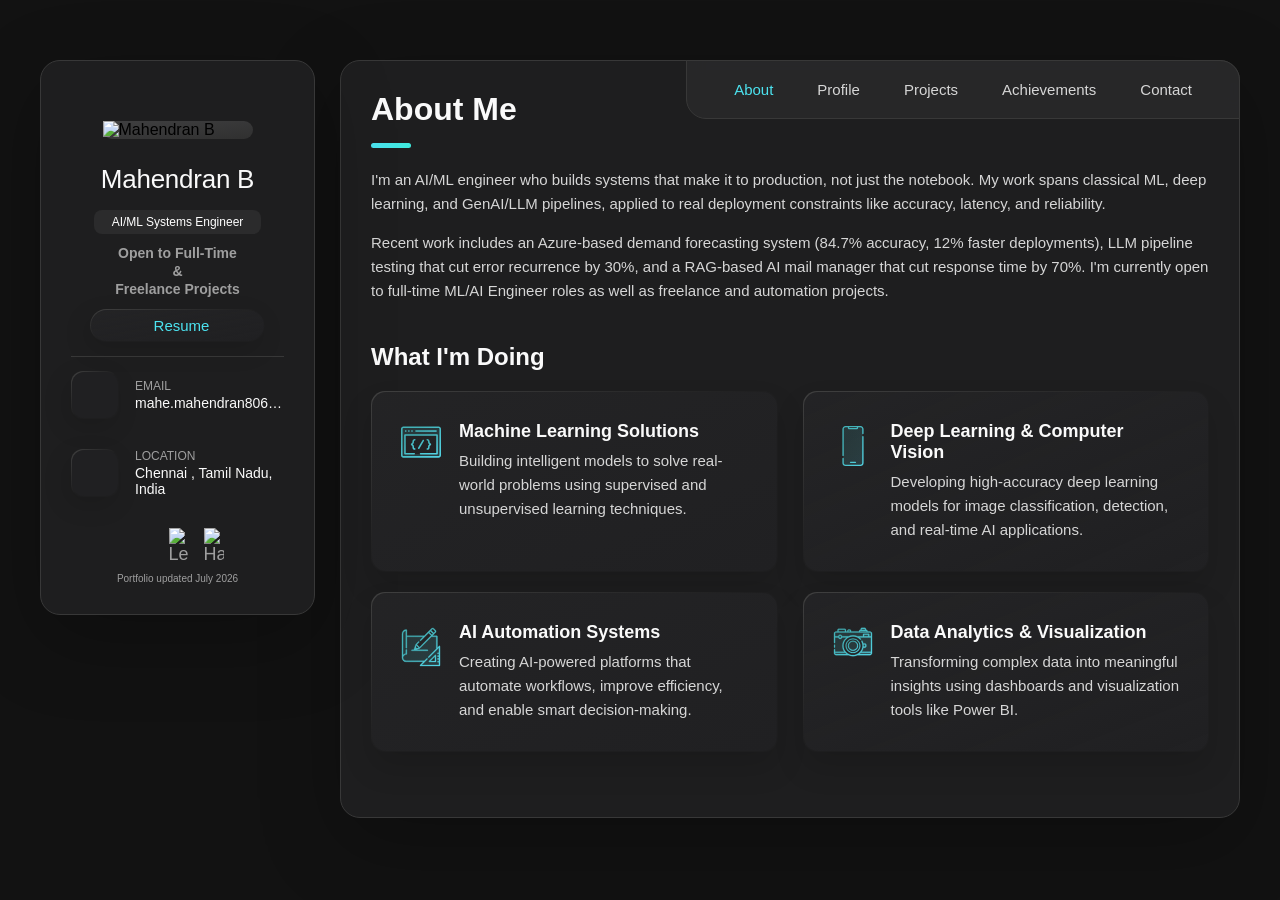
==== commit 20fba4fe: "upgraded portfolio webpage navigation bar updated" ====
--- a/index.html
+++ b/index.html
@@ -278,11 +278,11 @@
           </li>
 
           <li class="navbar-item">
-            <button class="navbar-link" data-nav-link>Resume</button>
+            <button class="navbar-link" data-nav-link>Profile</button>
           </li>
 
           <li class="navbar-item">
-            <button class="navbar-link" data-nav-link>Portfolio</button>
+            <button class="navbar-link" data-nav-link>Projects</button>
           </li>
 
           <li class="navbar-item">
@@ -463,10 +463,10 @@
       <!--
         - #RESUME
       -->
-<article class="resume" data-page="resume">
+<article class="profile" data-page="profile">
 
   <header>
-    <h2 class="h2 article-title">Resume</h2>
+    <h2 class="h2 article-title">Profile</h2>
   </header>
 
   
@@ -655,13 +655,13 @@
         - #PORTFOLIO
       -->
 
-      <article class="portfolio" data-page="portfolio">
+      <article class="projects" data-page="projects">
 
   <header>
-    <h2 class="h2 article-title">Portfolio</h2>
+    <h2 class="h2 article-title">Projects</h2>
   </header>
 
-  <section class="projects">
+  <section class="projectlist">
 
     <ul class="filter-list">
 
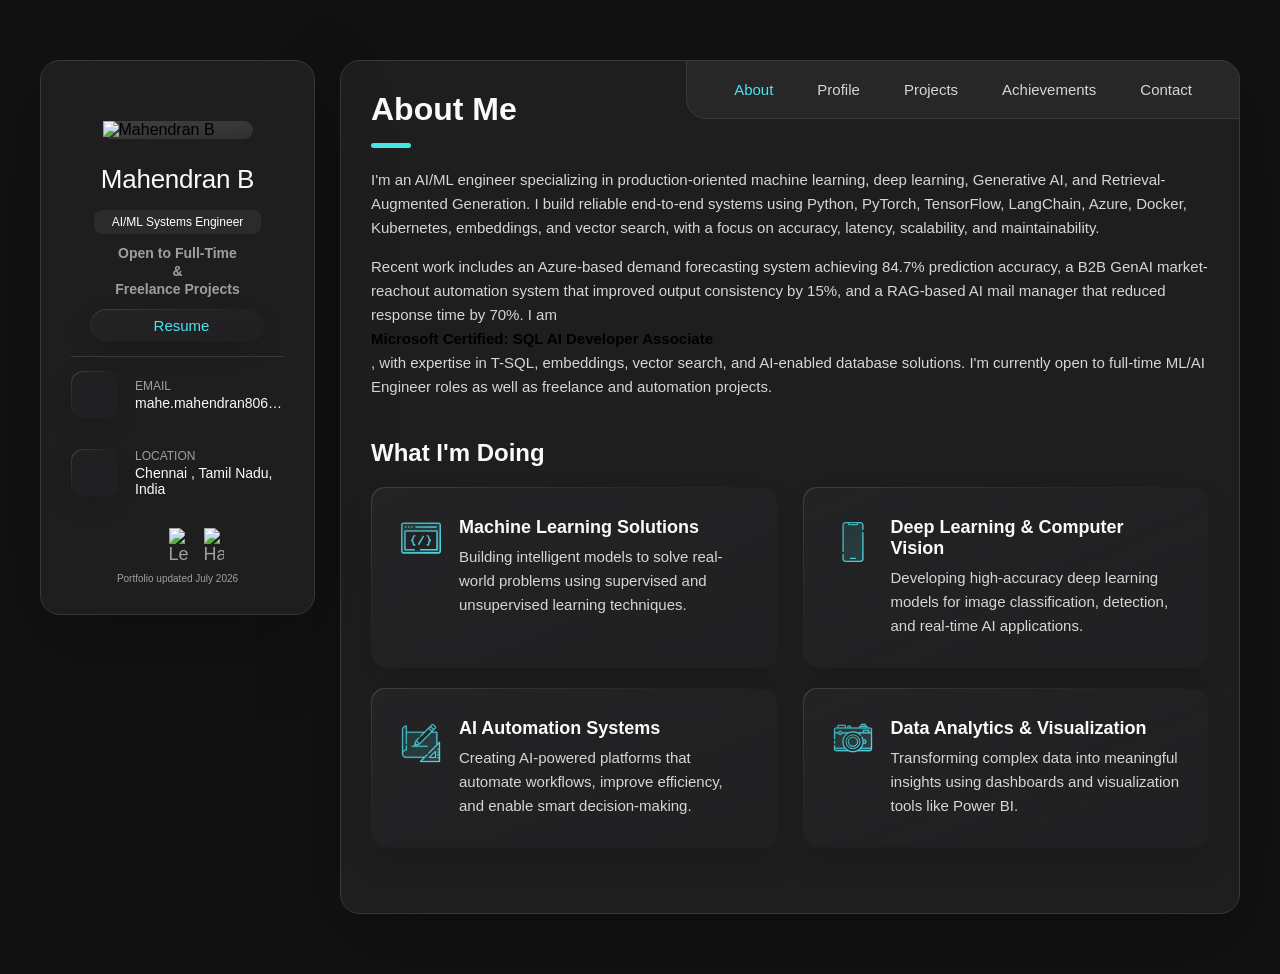
==== commit db15b7da: "Revise 'About me' section with updated details Updated the 'About me' section to reflect specializat" ====
--- a/index.html
+++ b/index.html
@@ -312,15 +312,22 @@
         </header>
 
         <section class="about-text">
-        <p>
-        I'm an AI/ML engineer who builds systems that make it to production, not just the notebook. My work spans classical ML, deep learning, and GenAI/LLM pipelines, applied to real deployment constraints like accuracy, latency, and reliability.
-       </p>
-
-       <p>
-       Recent work includes an Azure-based demand forecasting system (84.7% accuracy, 12% faster deployments), LLM pipeline testing that cut error recurrence by 30%, and a RAG-based AI mail manager that cut response time by 70%. I'm currently open to full-time ML/AI Engineer roles as well as freelance and automation projects.
-       </p>
-       </section>
-
+  <p>
+    I'm an AI/ML engineer specializing in production-oriented machine learning, deep learning,
+    Generative AI, and Retrieval-Augmented Generation. I build reliable end-to-end systems using
+    Python, PyTorch, TensorFlow, LangChain, Azure, Docker, Kubernetes, embeddings, and vector search,
+    with a focus on accuracy, latency, scalability, and maintainability.
+  </p>
+
+  <p>
+    Recent work includes an Azure-based demand forecasting system achieving 84.7% prediction accuracy,
+    a B2B GenAI market-reachout automation system that improved output consistency by 15%,
+    and a RAG-based AI mail manager that reduced response time by 70%.
+    I am <span style="color: #000000; font-weight: bold;"> Microsoft Certified: SQL AI Developer Associate </span>, with expertise in T-SQL, embeddings,
+    vector search, and AI-enabled database solutions. I'm currently open to full-time ML/AI Engineer
+    roles as well as freelance and automation projects.
+  </p>
+</section>
 
         <!--
           - service
@@ -500,11 +507,11 @@
 
         <h4 class="h4 timeline-item-title">Generative AI Research Intern – TekWissen</h4>
 
-        <span>Dec 2025 — May 2025</span>
+        <span>Dec 2025 — May 2026</span>
 
         <p class="timeline-text">
-          Building and evaluating GenAI/LLM workflows, improving output consistency by 15%. Ran functional and regression testing on LLM systems, resolving 15+ critical bugs and cutting error recurrence by 30% in later releases.
-        </p>
+          <p class="timeline-text">Engineered a B2B Market Reachout Automation System using Apollo, ZoomInfo, Crunchbase, Claude, n8n, Instantly, SmartReach.io, Docker, and Kubernetes. Automated AI-based lead monitoring and personalized outreach, improving output consistency by 15%.
+  Built reply classification to route prospects to sales or a RAG bot. Containerized and orchestrated scalable deployment, reducing error recurrence by 30% and improving processing speed by 13%. </p>
 
       </li>
 
@@ -544,10 +551,8 @@
 
         <span>2023 — Present</span>
 
-        <p class="timeline-text">
-          Completed Machine Learning Specialization by DeepLearning.AI, Advanced R Programming (IIT Kanpur),
-          and Deep Learning for NLP (IIT Kharagpur), strengthening both theoretical and practical AI knowledge.
-        </p>
+        <p class="timeline-text">Microsoft Certified: SQL AI Developer Associate, with expertise in T-SQL, embeddings, vector search, and AI-enabled database solutions. Completed Machine Learning Specialization by DeepLearning.AI, Advanced R Programming from IIT Kanpur, and Deep Learning for NLP from IIT Kharagpur.
+</p>
 
       </li>
 
@@ -1126,4 +1131,4 @@
 
 </body>
 
-</html>+</html>
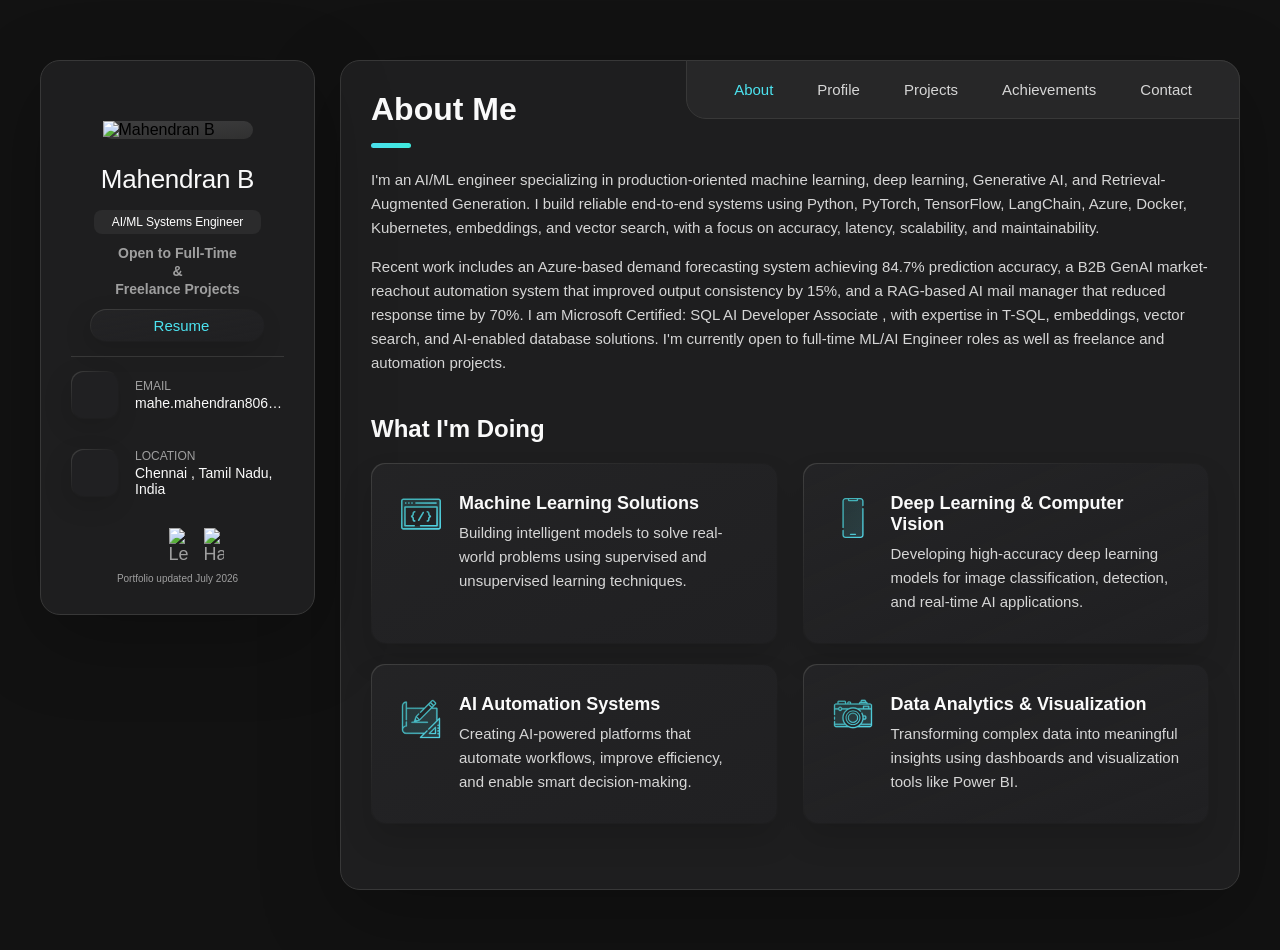
==== commit 74fced00: "Remove HTML span tags from certification text" ====
--- a/index.html
+++ b/index.html
@@ -323,7 +323,7 @@
     Recent work includes an Azure-based demand forecasting system achieving 84.7% prediction accuracy,
     a B2B GenAI market-reachout automation system that improved output consistency by 15%,
     and a RAG-based AI mail manager that reduced response time by 70%.
-    I am <span style="color: #000000; font-weight: bold;"> Microsoft Certified: SQL AI Developer Associate </span>, with expertise in T-SQL, embeddings,
+    I am Microsoft Certified: SQL AI Developer Associate , with expertise in T-SQL, embeddings,
     vector search, and AI-enabled database solutions. I'm currently open to full-time ML/AI Engineer
     roles as well as freelance and automation projects.
   </p>
